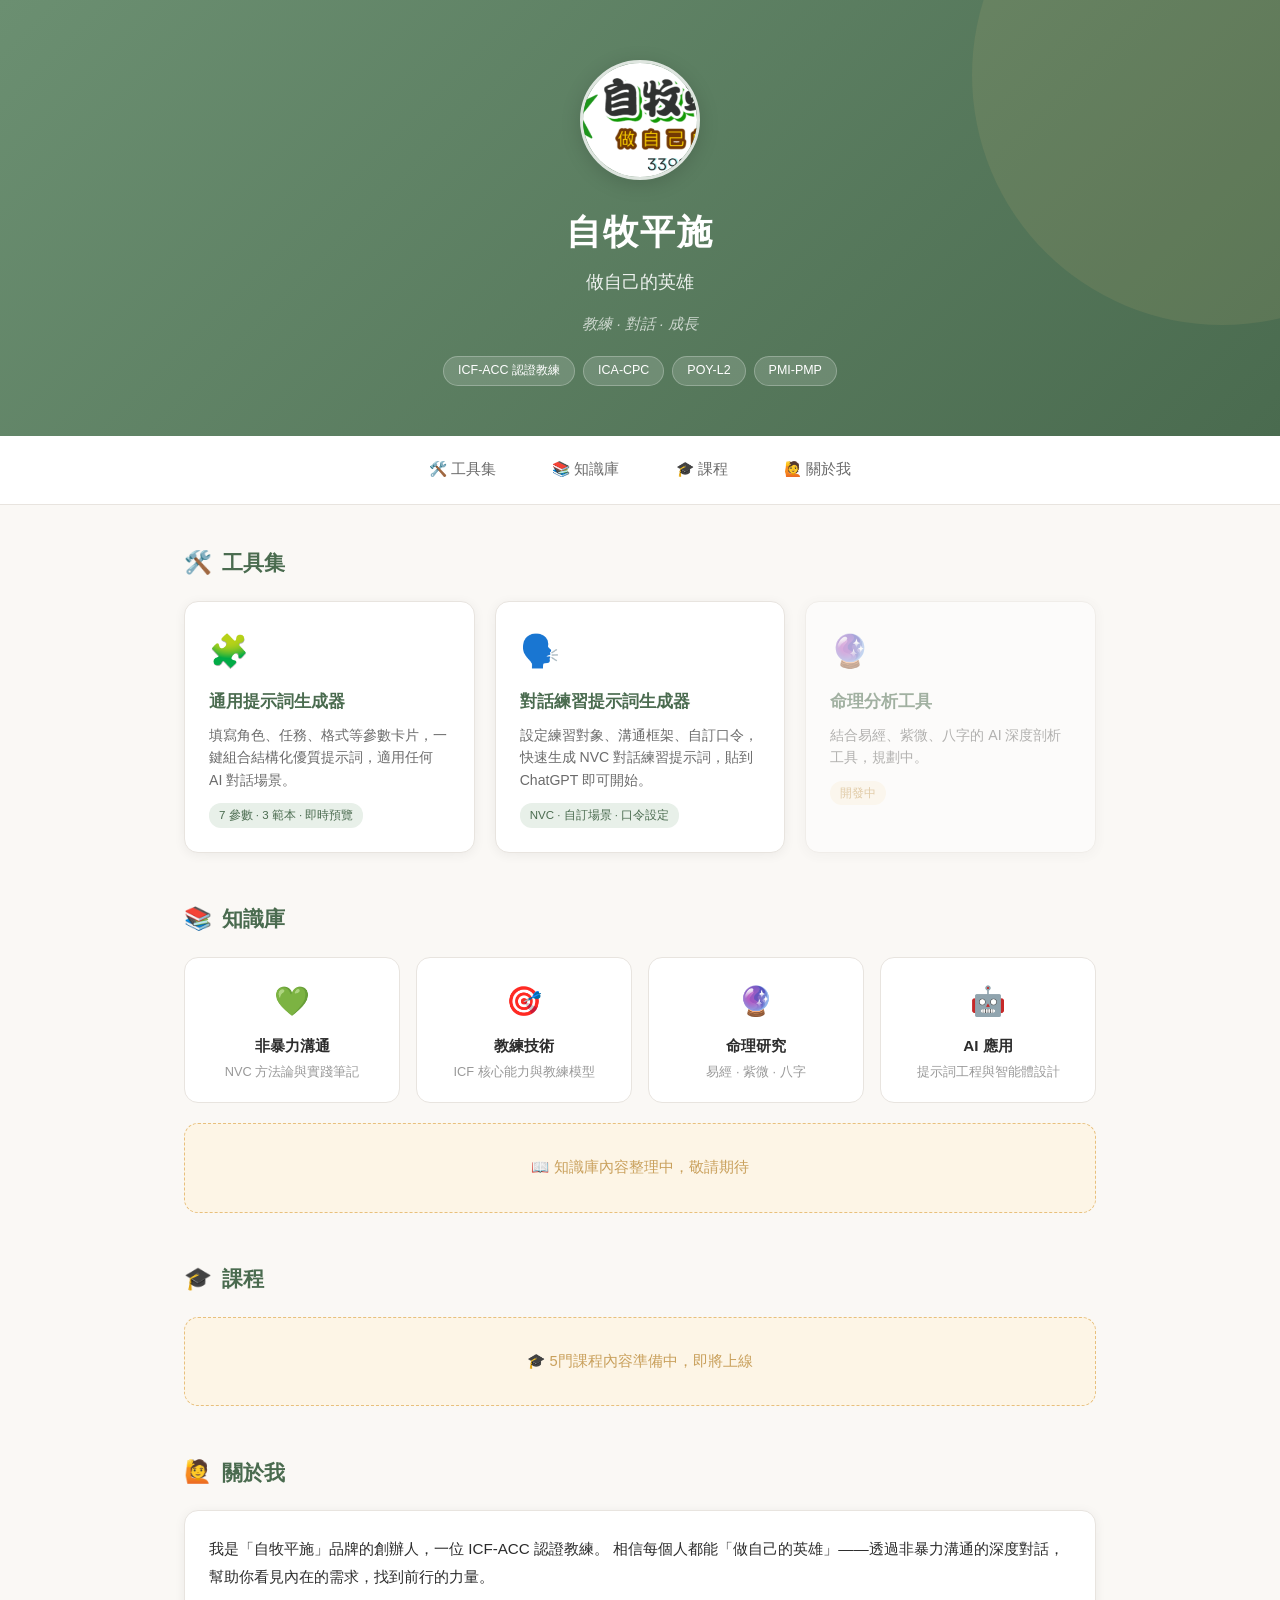
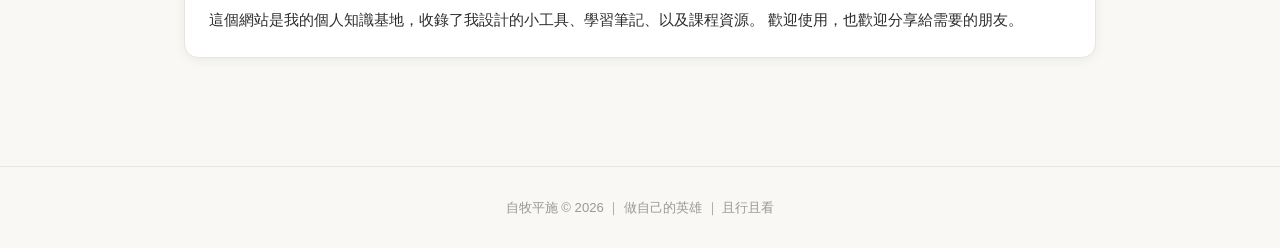
==== index.html @ b617363f "網站初始化" ====
<!DOCTYPE html>
<html lang="zh-Hant">
<head>
<meta charset="UTF-8">
<meta name="viewport" content="width=device-width, initial-scale=1.0">
<title>自牧平施 - 做自己的英雄</title>
<style>
  *,*::before,*::after{box-sizing:border-box;margin:0;padding:0}
  :root{
    --bg:#faf8f5;--card:#ffffff;--border:#e8e4df;
    --green:#6b8f71;--green-light:#e8f0e9;--green-dark:#4a6b4f;
    --gold:#e8c07d;--gold-light:#fdf5e6;--gold-dark:#c9a05c;
    --text:#2c2c2c;--text-secondary:#6b6b6b;--text-muted:#999;
    --shadow:0 2px 12px rgba(0,0,0,0.06);
    --shadow-hover:0 4px 20px rgba(0,0,0,0.1);
    --radius:14px;
  }
  body{
    font-family:-apple-system,BlinkMacSystemFont,"PingFang TC","Microsoft JhengHei","Noto Sans TC",sans-serif;
    background:var(--bg);color:var(--text);line-height:1.6;min-height:100vh;
  }

  /* Hero */
  .hero{
    text-align:center;padding:60px 24px 50px;
    background:linear-gradient(135deg,var(--green) 0%,var(--green-dark) 100%);
    color:#fff;position:relative;overflow:hidden;
  }
  .hero::before{
    content:'';position:absolute;top:-40%;right:-15%;
    width:500px;height:500px;border-radius:50%;
    background:rgba(232,192,125,0.1);
  }
  .hero h1{font-size:2.2rem;font-weight:700;margin-bottom:8px;position:relative;z-index:1;letter-spacing:2px}
  .hero .subtitle{font-size:1.1rem;opacity:0.9;margin-bottom:16px;position:relative;z-index:1}
  .hero .tagline{
    font-size:0.95rem;opacity:0.7;
    font-style:italic;position:relative;z-index:1;
  }
  .hero .credentials{
    display:flex;flex-wrap:wrap;justify-content:center;gap:8px;
    margin-top:20px;position:relative;z-index:1;
  }
  .hero .cred-tag{
    padding:4px 14px;border-radius:20px;font-size:0.78rem;
    background:rgba(255,255,255,0.15);border:1px solid rgba(255,255,255,0.25);
  }

  /* Nav */
  nav{
    display:flex;justify-content:center;gap:24px;
    padding:16px 24px;background:var(--card);
    border-bottom:1px solid var(--border);
    position:sticky;top:0;z-index:50;
  }
  nav a{
    text-decoration:none;color:var(--text-secondary);
    font-size:0.92rem;font-weight:500;
    padding:6px 16px;border-radius:20px;transition:all .2s;
  }
  nav a:hover{background:var(--green-light);color:var(--green-dark)}

  /* Main */
  .main{max-width:960px;margin:0 auto;padding:40px 24px 60px}

  /* Section */
  .section{margin-bottom:48px}
  .section-title{
    font-size:1.3rem;font-weight:700;color:var(--green-dark);
    margin-bottom:20px;display:flex;align-items:center;gap:10px;
  }
  .section-title .icon{font-size:1.4rem}

  /* Tool cards */
  .tool-grid{display:grid;grid-template-columns:repeat(auto-fill,minmax(280px,1fr));gap:20px}
  .tool-card{
    background:var(--card);border:1px solid var(--border);border-radius:var(--radius);
    padding:24px;box-shadow:var(--shadow);transition:all .25s;
    text-decoration:none;color:inherit;display:block;
  }
  .tool-card:hover{box-shadow:var(--shadow-hover);transform:translateY(-2px);border-color:var(--green)}
  .tool-card .tool-icon{font-size:2rem;margin-bottom:12px}
  .tool-card h3{font-size:1.05rem;font-weight:600;color:var(--green-dark);margin-bottom:8px}
  .tool-card p{font-size:0.88rem;color:var(--text-secondary);line-height:1.6}
  .tool-card .tool-tag{
    display:inline-block;margin-top:12px;padding:3px 10px;border-radius:12px;
    font-size:0.72rem;background:var(--green-light);color:var(--green-dark);font-weight:500;
  }

  /* Knowledge cards */
  .knowledge-grid{display:grid;grid-template-columns:repeat(auto-fill,minmax(200px,1fr));gap:16px}
  .knowledge-card{
    background:var(--card);border:1px solid var(--border);border-radius:var(--radius);
    padding:20px;text-align:center;transition:all .2s;cursor:pointer;
  }
  .knowledge-card:hover{border-color:var(--gold);box-shadow:var(--shadow)}
  .knowledge-card .k-icon{font-size:1.8rem;margin-bottom:10px}
  .knowledge-card h4{font-size:0.95rem;font-weight:600;color:var(--text);margin-bottom:4px}
  .knowledge-card p{font-size:0.8rem;color:var(--text-muted)}

  /* Logo */
  .hero .logo{
    width:120px;height:120px;border-radius:50%;
    object-fit:cover;border:3px solid rgba(255,255,255,0.8);
    box-shadow:0 4px 20px rgba(0,0,0,0.15);
    margin-bottom:16px;
  }

  /* Coming soon */
  .coming-soon{
    text-align:center;padding:32px;background:var(--gold-light);
    border:1px dashed var(--gold);border-radius:var(--radius);
  }
  .coming-soon p{color:var(--gold-dark);font-size:0.92rem}

  /* Footer */
  footer{
    text-align:center;padding:30px 24px;
    border-top:1px solid var(--border);
    font-size:0.82rem;color:var(--text-muted);
  }

  /* Responsive */
  @media(max-width:600px){
    .hero h1{font-size:1.7rem}
    .hero .subtitle{font-size:0.95rem}
    nav{gap:12px;padding:12px 16px}
    nav a{font-size:0.84rem;padding:5px 12px}
    .main{padding:28px 16px 40px}
  }
</style>
</head>
<body>

<div class="hero">
  <img src="images/logo.png" alt="自牧平施" class="logo">
  <h1>自牧平施</h1>
  <div class="subtitle">做自己的英雄</div>
  <div class="tagline">教練 · 對話 · 成長</div>
  <div class="credentials">
    <span class="cred-tag">ICF-ACC 認證教練</span>
    <span class="cred-tag">ICA-CPC</span>
    <span class="cred-tag">POY-L2</span>
    <span class="cred-tag">PMI-PMP</span>
  </div>
</div>

<nav>
  <a href="#tools">🛠️ 工具集</a>
  <a href="#knowledge">📚 知識庫</a>
  <a href="#courses">🎓 課程</a>
  <a href="#about">🙋 關於我</a>
</nav>

<div class="main">

  <!-- 工具集 -->
  <div class="section" id="tools">
    <div class="section-title"><span class="icon">🛠️</span> 工具集</div>
    <div class="tool-grid">
      <a class="tool-card" href="tools/通用提示词生成器.html">
        <div class="tool-icon">🧩</div>
        <h3>通用提示詞生成器</h3>
        <p>填寫角色、任務、格式等參數卡片，一鍵組合結構化優質提示詞，適用任何 AI 對話場景。</p>
        <span class="tool-tag">7 參數 · 3 範本 · 即時預覽</span>
      </a>
      <a class="tool-card" href="tools/对话练习提示词生成器.html">
        <div class="tool-icon">🗣️</div>
        <h3>對話練習提示詞生成器</h3>
        <p>設定練習對象、溝通框架、自訂口令，快速生成 NVC 對話練習提示詞，貼到 ChatGPT 即可開始。</p>
        <span class="tool-tag">NVC · 自訂場景 · 口令設定</span>
      </a>
      <div class="tool-card" style="opacity:0.5;cursor:default">
        <div class="tool-icon">🔮</div>
        <h3>命理分析工具</h3>
        <p>結合易經、紫微、八字的 AI 深度剖析工具，規劃中。</p>
        <span class="tool-tag" style="background:var(--gold-light);color:var(--gold-dark)">開發中</span>
      </div>
    </div>
  </div>

  <!-- 知識庫 -->
  <div class="section" id="knowledge">
    <div class="section-title"><span class="icon">📚</span> 知識庫</div>
    <div class="knowledge-grid">
      <div class="knowledge-card">
        <div class="k-icon">💚</div>
        <h4>非暴力溝通</h4>
        <p>NVC 方法論與實踐筆記</p>
      </div>
      <div class="knowledge-card">
        <div class="k-icon">🎯</div>
        <h4>教練技術</h4>
        <p>ICF 核心能力與教練模型</p>
      </div>
      <div class="knowledge-card">
        <div class="k-icon">🔮</div>
        <h4>命理研究</h4>
        <p>易經 · 紫微 · 八字</p>
      </div>
      <div class="knowledge-card">
        <div class="k-icon">🤖</div>
        <h4>AI 應用</h4>
        <p>提示詞工程與智能體設計</p>
      </div>
    </div>
    <div class="coming-soon" style="margin-top:20px">
      <p>📖 知識庫內容整理中，敬請期待</p>
    </div>
  </div>

  <!-- 課程 -->
  <div class="section" id="courses">
    <div class="section-title"><span class="icon">🎓</span> 課程</div>
    <div class="coming-soon">
      <p>🎓 5門課程內容準備中，即將上線</p>
    </div>
  </div>

  <!-- 關於我 -->
  <div class="section" id="about">
    <div class="section-title"><span class="icon">🙋</span> 關於我</div>
    <div class="tool-card" style="cursor:default">
      <p style="font-size:0.95rem;line-height:1.8;color:var(--text)">
        我是「自牧平施」品牌的創辦人，一位 ICF-ACC 認證教練。
        相信每個人都能「做自己的英雄」——透過非暴力溝通的深度對話，
        幫助你看見內在的需求，找到前行的力量。
      </p>
      <p style="font-size:0.95rem;line-height:1.8;color:var(--text);margin-top:16px">
        這個網站是我的個人知識基地，收錄了我設計的小工具、學習筆記、以及課程資源。
        歡迎使用，也歡迎分享給需要的朋友。
      </p>
    </div>
  </div>

</div>

<footer>
  自牧平施 © 2026 ｜ 做自己的英雄 ｜ 且行且看
</footer>

</body>
</html>
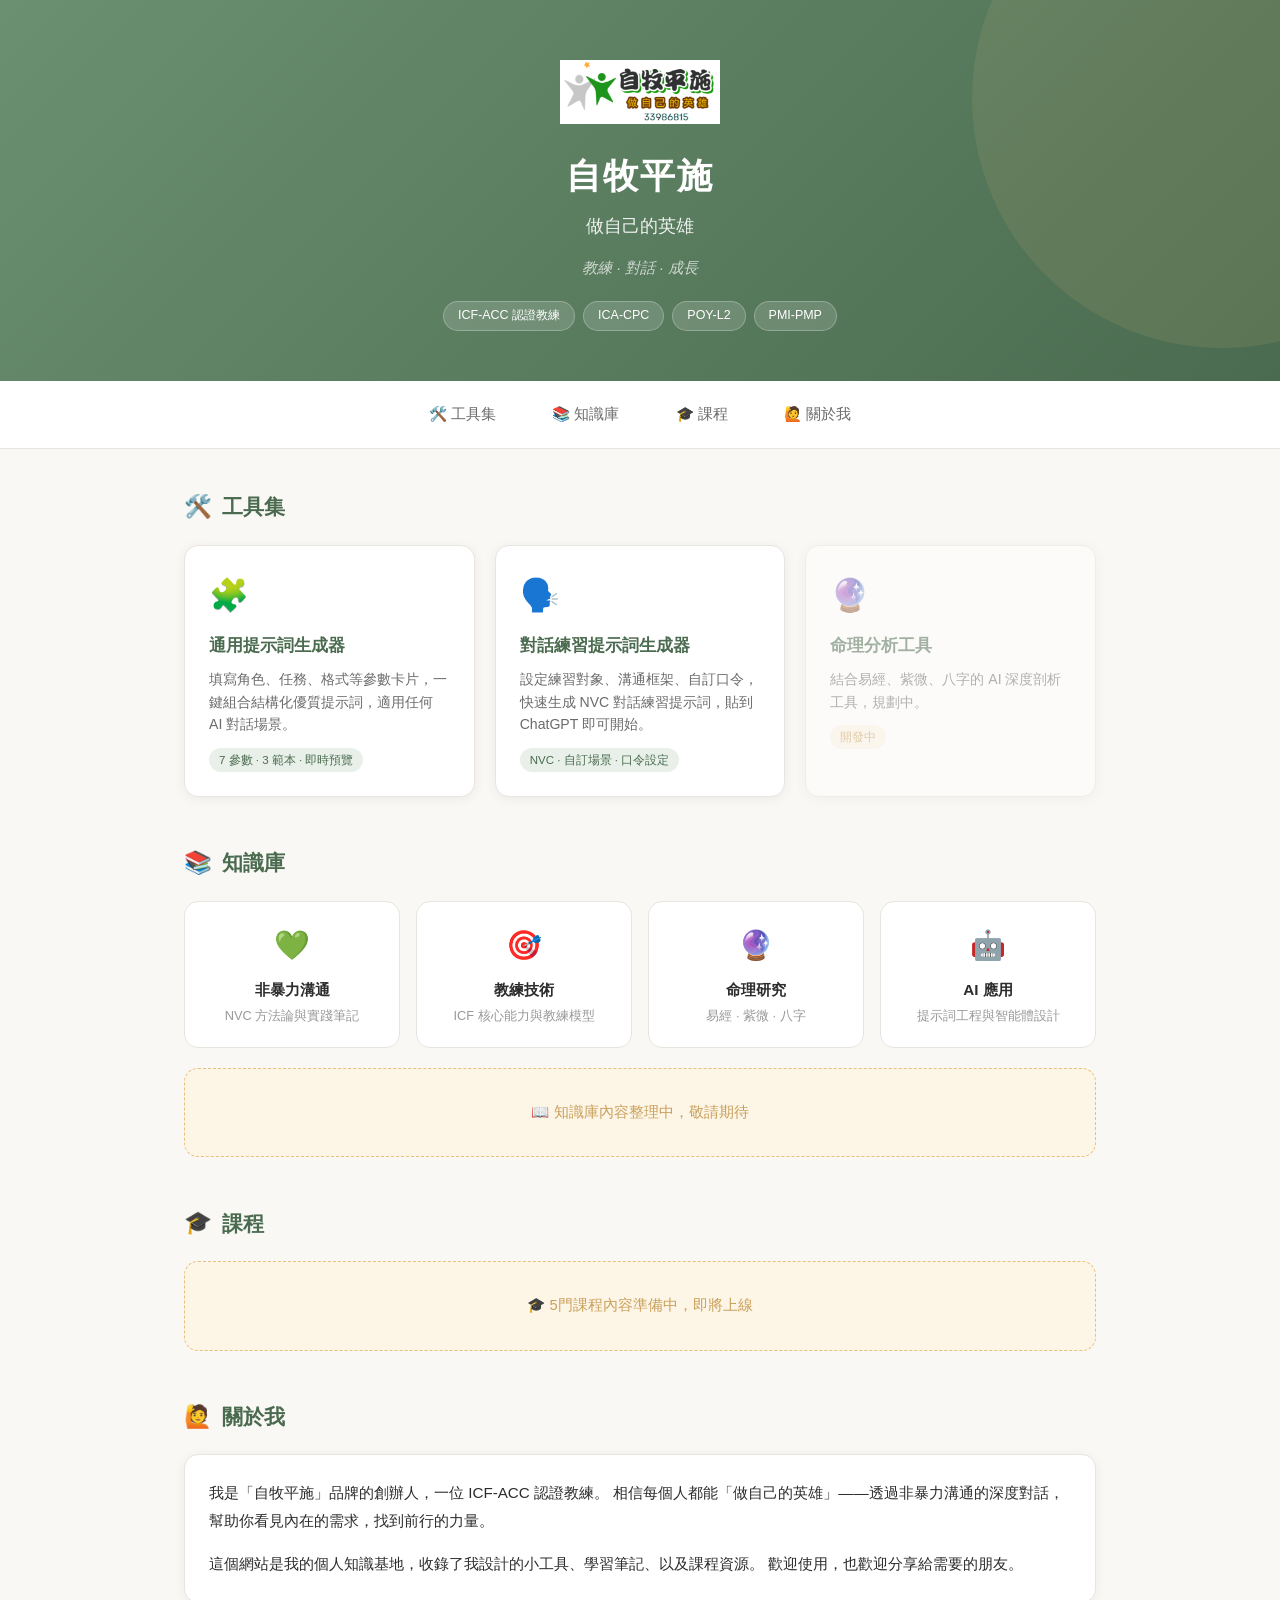
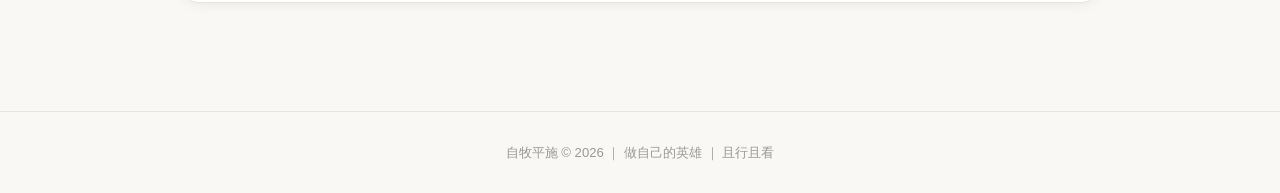
==== commit 5cdda2f1: "修改成 PWA" ====
--- a/index.html
+++ b/index.html
@@ -3,6 +3,9 @@
 <head>
 <meta charset="UTF-8">
 <meta name="viewport" content="width=device-width, initial-scale=1.0">
+<meta name="theme-color" content="#6b8f71">
+<link rel="manifest" href="manifest.json">
+<link rel="apple-touch-icon" href="images/logo.png">
 <title>自牧平施 - 做自己的英雄</title>
 <style>
   *,*::before,*::after{box-sizing:border-box;margin:0;padding:0}
@@ -100,9 +103,7 @@
 
   /* Logo */
   .hero .logo{
-    width:120px;height:120px;border-radius:50%;
-    object-fit:cover;border:3px solid rgba(255,255,255,0.8);
-    box-shadow:0 4px 20px rgba(0,0,0,0.15);
+    width:160px;height:auto;
     margin-bottom:16px;
   }
 
@@ -239,5 +240,10 @@
   自牧平施 © 2026 ｜ 做自己的英雄 ｜ 且行且看
 </footer>
 
+<script>
+if ('serviceWorker' in navigator) {
+  navigator.serviceWorker.register('sw.js').catch(() => {});
+}
+</script>
 </body>
 </html>
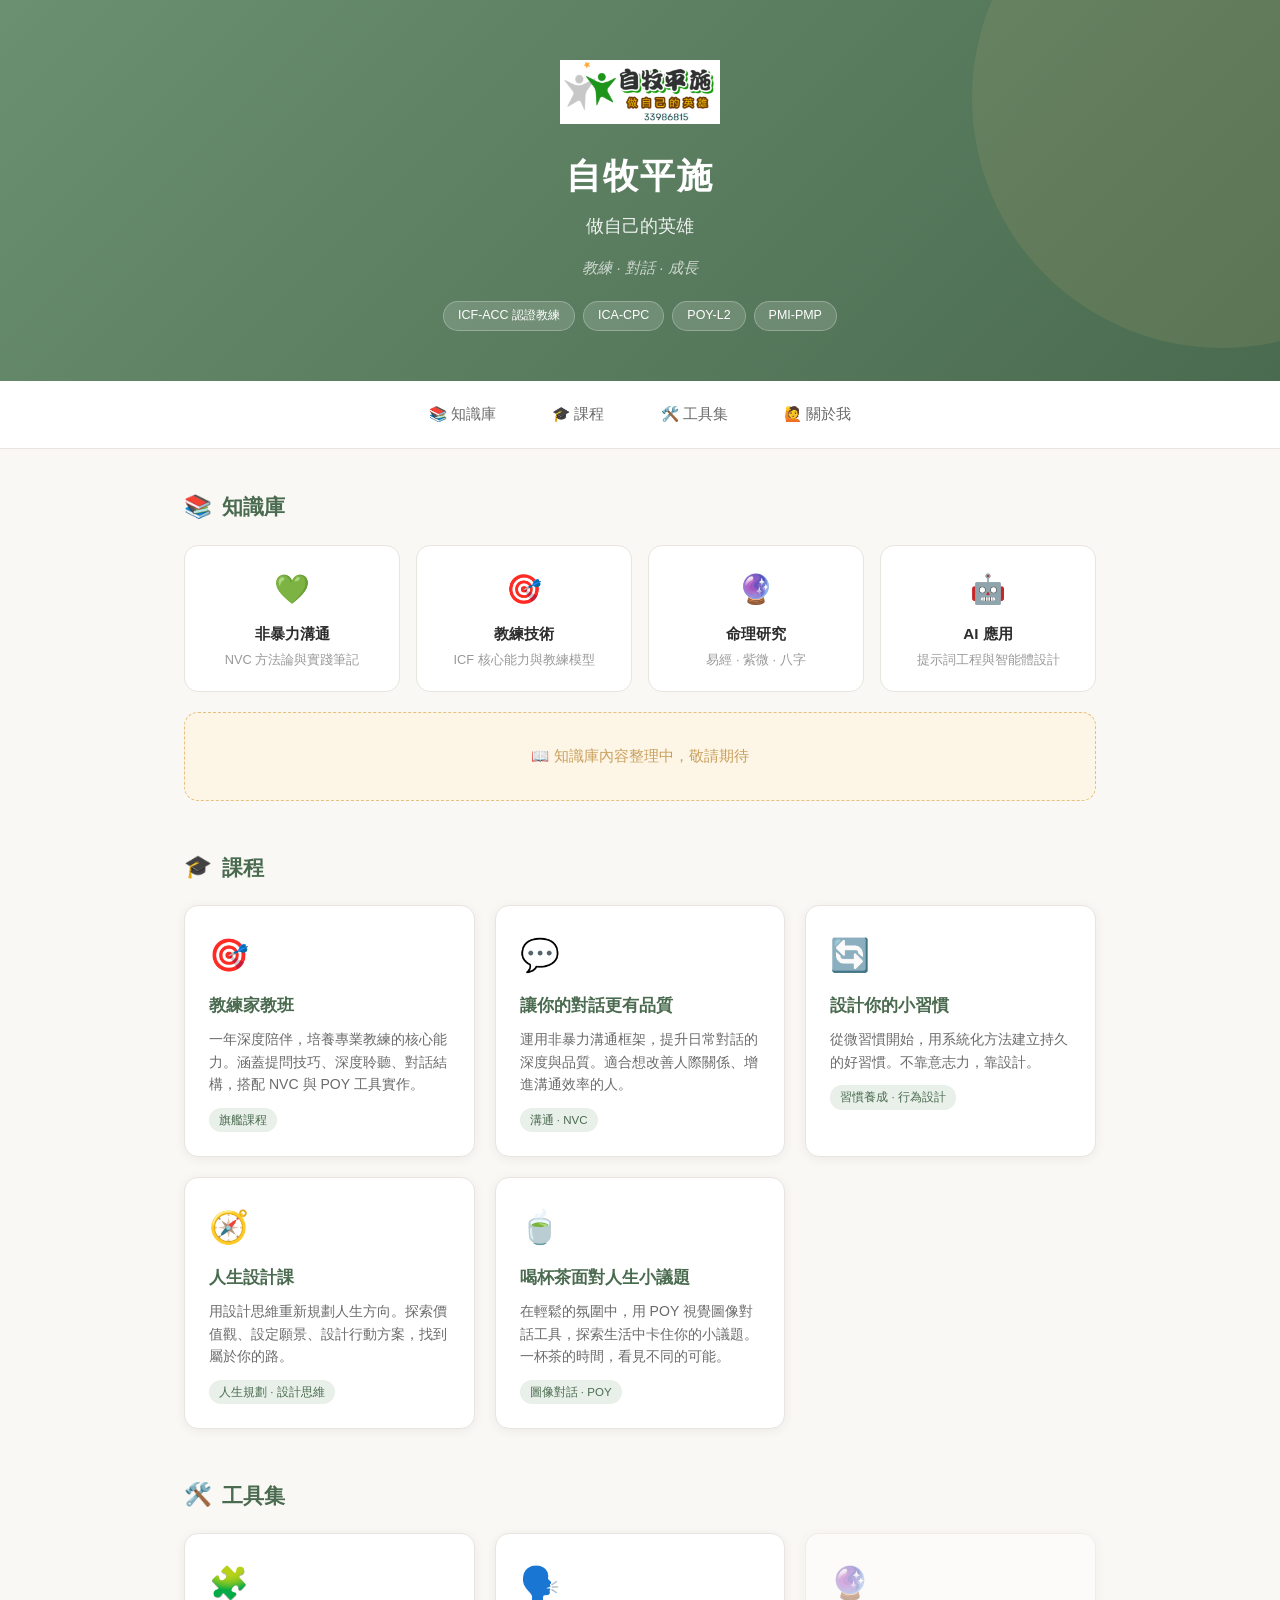
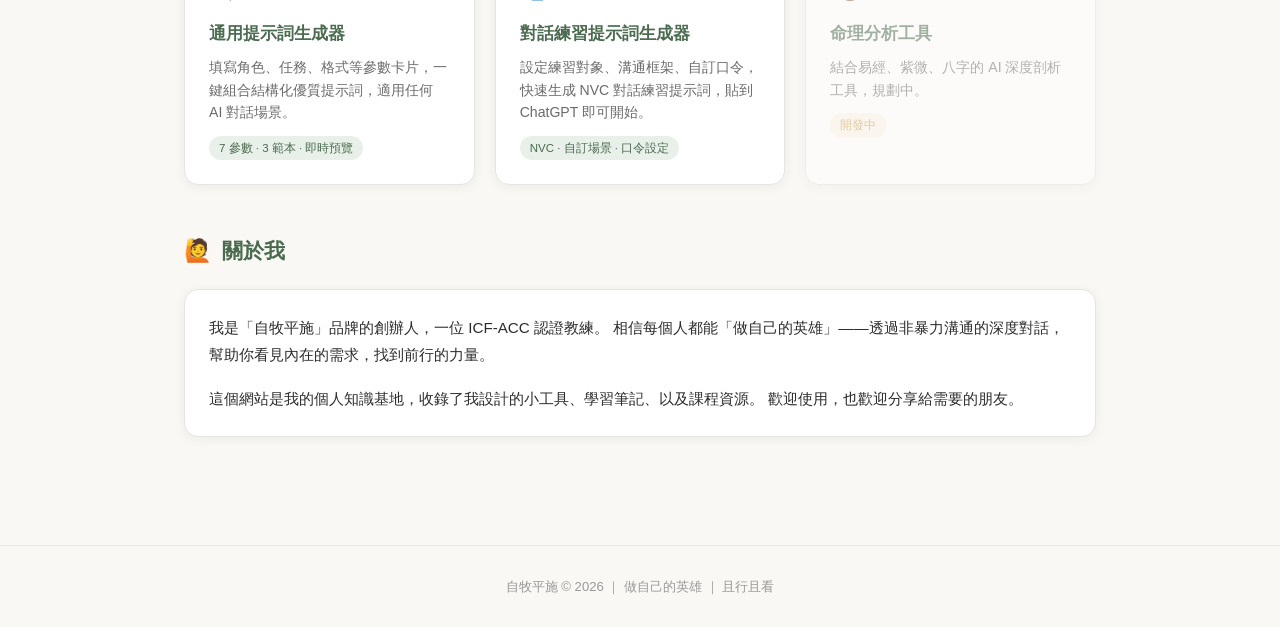
==== commit d88409cd: "重新安排版面 知識庫 > 課程 > 工具 > 關於我" ====
--- a/index.html
+++ b/index.html
@@ -147,13 +147,80 @@
 </div>
 
 <nav>
-  <a href="#tools">🛠️ 工具集</a>
   <a href="#knowledge">📚 知識庫</a>
   <a href="#courses">🎓 課程</a>
+  <a href="#tools">🛠️ 工具集</a>
   <a href="#about">🙋 關於我</a>
 </nav>
 
 <div class="main">
+
+  <!-- 知識庫 -->
+  <div class="section" id="knowledge">
+    <div class="section-title"><span class="icon">📚</span> 知識庫</div>
+    <div class="knowledge-grid">
+      <div class="knowledge-card">
+        <div class="k-icon">💚</div>
+        <h4>非暴力溝通</h4>
+        <p>NVC 方法論與實踐筆記</p>
+      </div>
+      <div class="knowledge-card">
+        <div class="k-icon">🎯</div>
+        <h4>教練技術</h4>
+        <p>ICF 核心能力與教練模型</p>
+      </div>
+      <div class="knowledge-card">
+        <div class="k-icon">🔮</div>
+        <h4>命理研究</h4>
+        <p>易經 · 紫微 · 八字</p>
+      </div>
+      <div class="knowledge-card">
+        <div class="k-icon">🤖</div>
+        <h4>AI 應用</h4>
+        <p>提示詞工程與智能體設計</p>
+      </div>
+    </div>
+    <div class="coming-soon" style="margin-top:20px">
+      <p>📖 知識庫內容整理中，敬請期待</p>
+    </div>
+  </div>
+
+  <!-- 課程 -->
+  <div class="section" id="courses">
+    <div class="section-title"><span class="icon">🎓</span> 課程</div>
+    <div class="tool-grid">
+      <div class="tool-card" style="cursor:default">
+        <div class="tool-icon">🎯</div>
+        <h3>教練家教班</h3>
+        <p>一年深度陪伴，培養專業教練的核心能力。涵蓋提問技巧、深度聆聽、對話結構，搭配 NVC 與 POY 工具實作。</p>
+        <span class="tool-tag" style="background:var(--green-light);color:var(--green-dark)">旗艦課程</span>
+      </div>
+      <div class="tool-card" style="cursor:default">
+        <div class="tool-icon">💬</div>
+        <h3>讓你的對話更有品質</h3>
+        <p>運用非暴力溝通框架，提升日常對話的深度與品質。適合想改善人際關係、增進溝通效率的人。</p>
+        <span class="tool-tag">溝通 · NVC</span>
+      </div>
+      <div class="tool-card" style="cursor:default">
+        <div class="tool-icon">🔄</div>
+        <h3>設計你的小習慣</h3>
+        <p>從微習慣開始，用系統化方法建立持久的好習慣。不靠意志力，靠設計。</p>
+        <span class="tool-tag">習慣養成 · 行為設計</span>
+      </div>
+      <div class="tool-card" style="cursor:default">
+        <div class="tool-icon">🧭</div>
+        <h3>人生設計課</h3>
+        <p>用設計思維重新規劃人生方向。探索價值觀、設定願景、設計行動方案，找到屬於你的路。</p>
+        <span class="tool-tag">人生規劃 · 設計思維</span>
+      </div>
+      <div class="tool-card" style="cursor:default">
+        <div class="tool-icon">🍵</div>
+        <h3>喝杯茶面對人生小議題</h3>
+        <p>在輕鬆的氛圍中，用 POY 視覺圖像對話工具，探索生活中卡住你的小議題。一杯茶的時間，看見不同的可能。</p>
+        <span class="tool-tag">圖像對話 · POY</span>
+      </div>
+    </div>
+  </div>
 
   <!-- 工具集 -->
   <div class="section" id="tools">
@@ -180,44 +247,6 @@
     </div>
   </div>
 
-  <!-- 知識庫 -->
-  <div class="section" id="knowledge">
-    <div class="section-title"><span class="icon">📚</span> 知識庫</div>
-    <div class="knowledge-grid">
-      <div class="knowledge-card">
-        <div class="k-icon">💚</div>
-        <h4>非暴力溝通</h4>
-        <p>NVC 方法論與實踐筆記</p>
-      </div>
-      <div class="knowledge-card">
-        <div class="k-icon">🎯</div>
-        <h4>教練技術</h4>
-        <p>ICF 核心能力與教練模型</p>
-      </div>
-      <div class="knowledge-card">
-        <div class="k-icon">🔮</div>
-        <h4>命理研究</h4>
-        <p>易經 · 紫微 · 八字</p>
-      </div>
-      <div class="knowledge-card">
-        <div class="k-icon">🤖</div>
-        <h4>AI 應用</h4>
-        <p>提示詞工程與智能體設計</p>
-      </div>
-    </div>
-    <div class="coming-soon" style="margin-top:20px">
-      <p>📖 知識庫內容整理中，敬請期待</p>
-    </div>
-  </div>
-
-  <!-- 課程 -->
-  <div class="section" id="courses">
-    <div class="section-title"><span class="icon">🎓</span> 課程</div>
-    <div class="coming-soon">
-      <p>🎓 5門課程內容準備中，即將上線</p>
-    </div>
-  </div>
-
   <!-- 關於我 -->
   <div class="section" id="about">
     <div class="section-title"><span class="icon">🙋</span> 關於我</div>
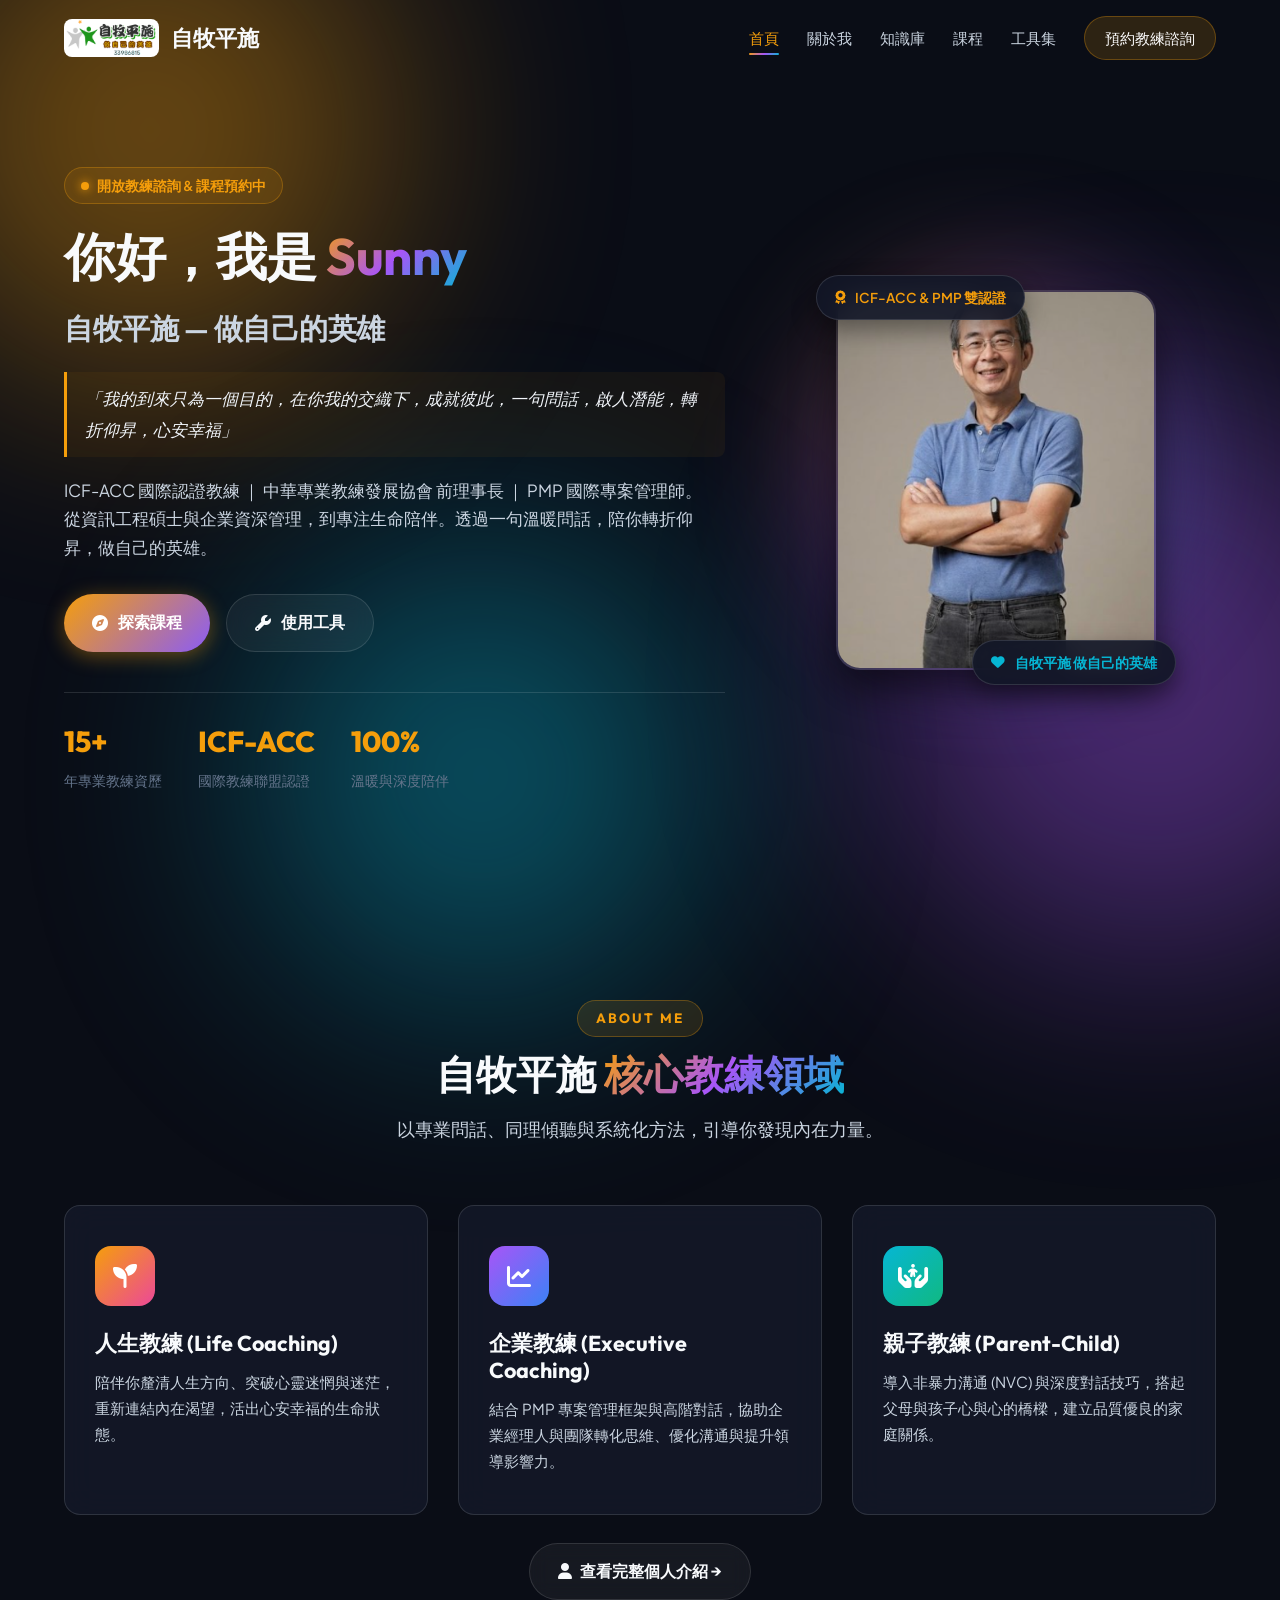
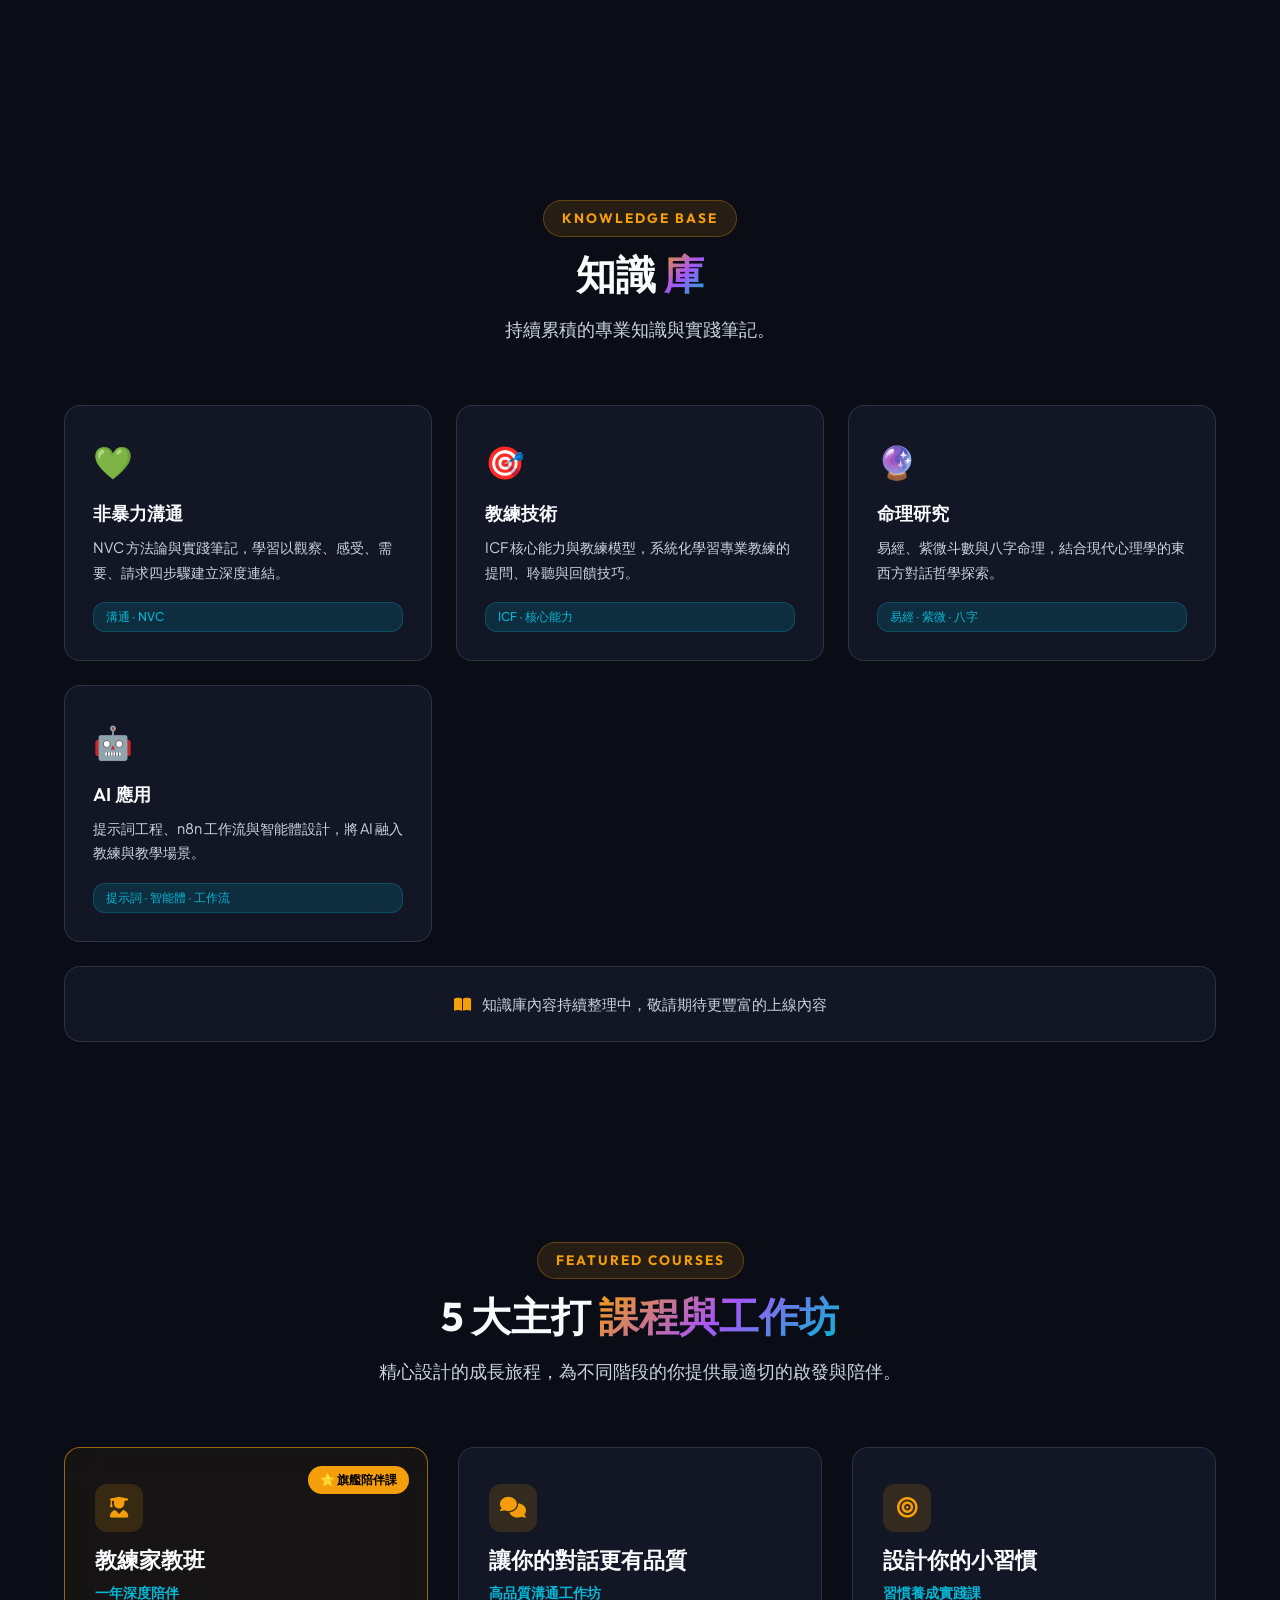
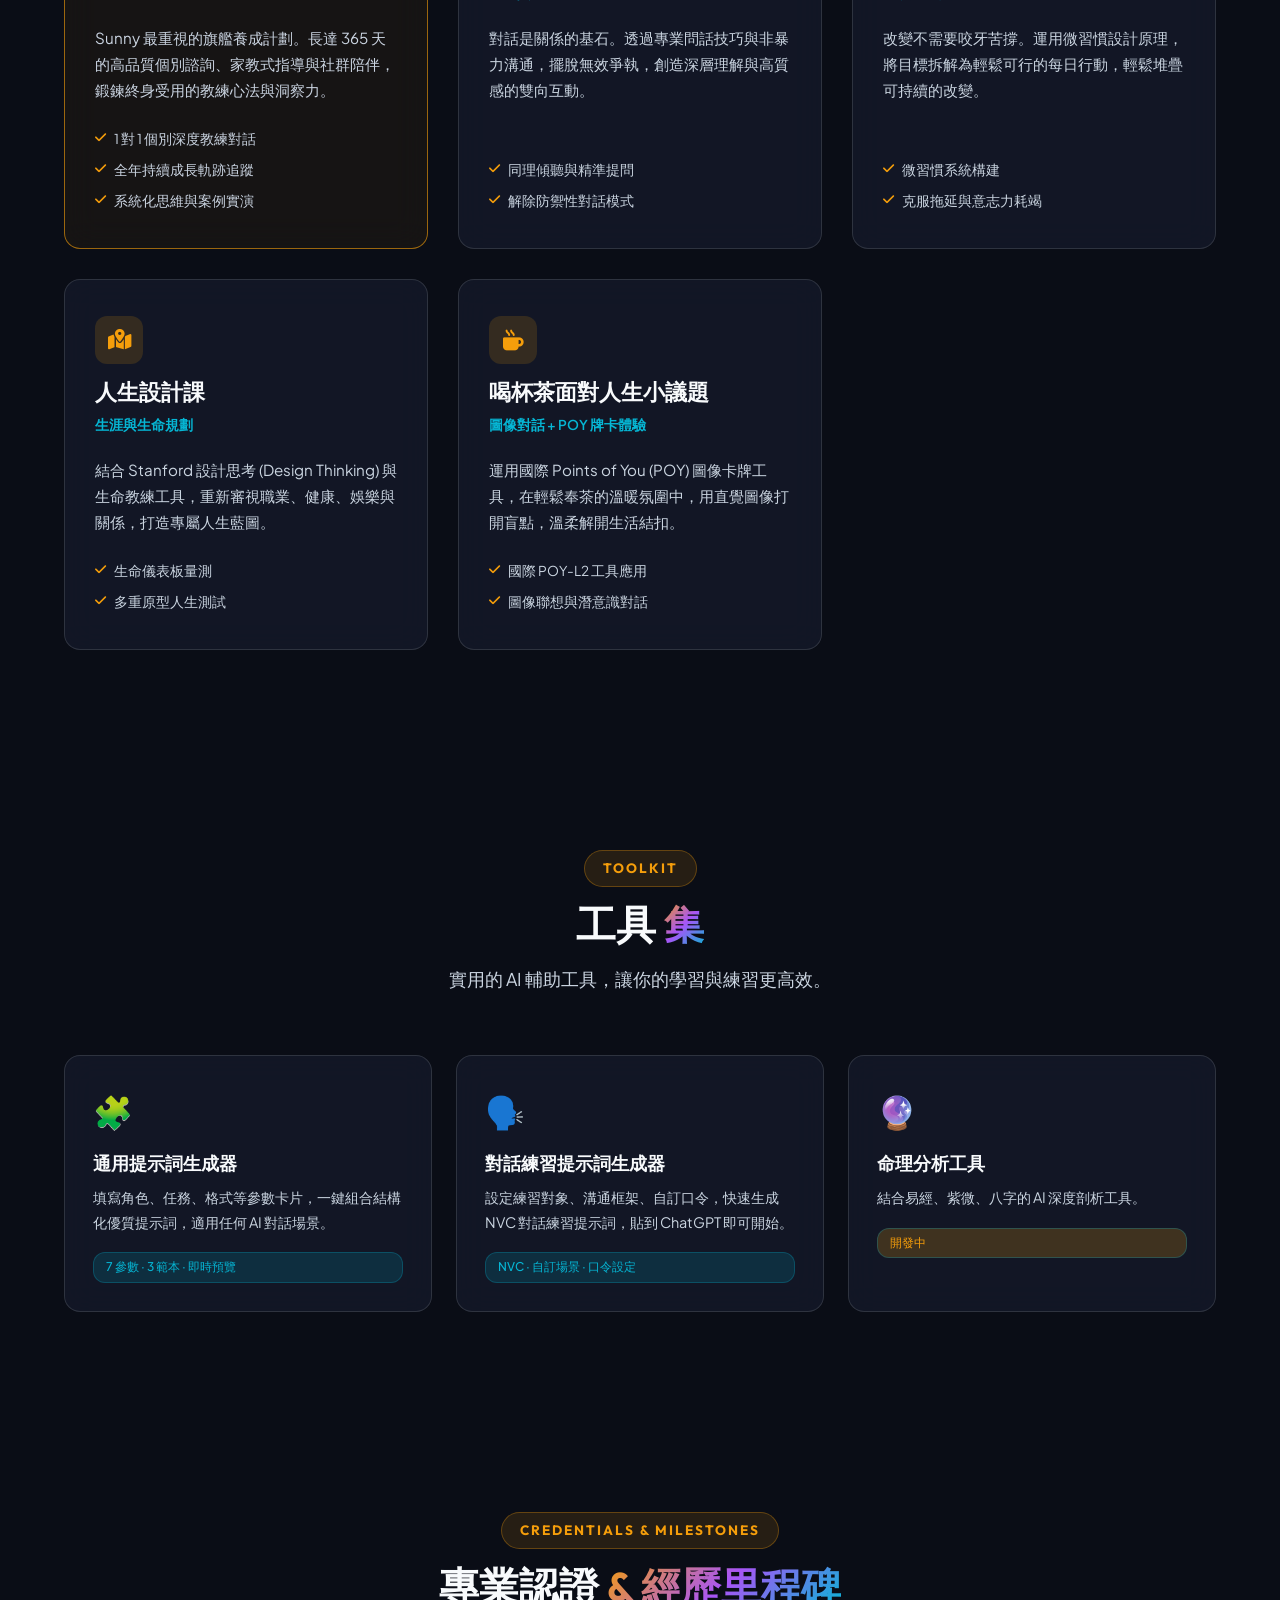
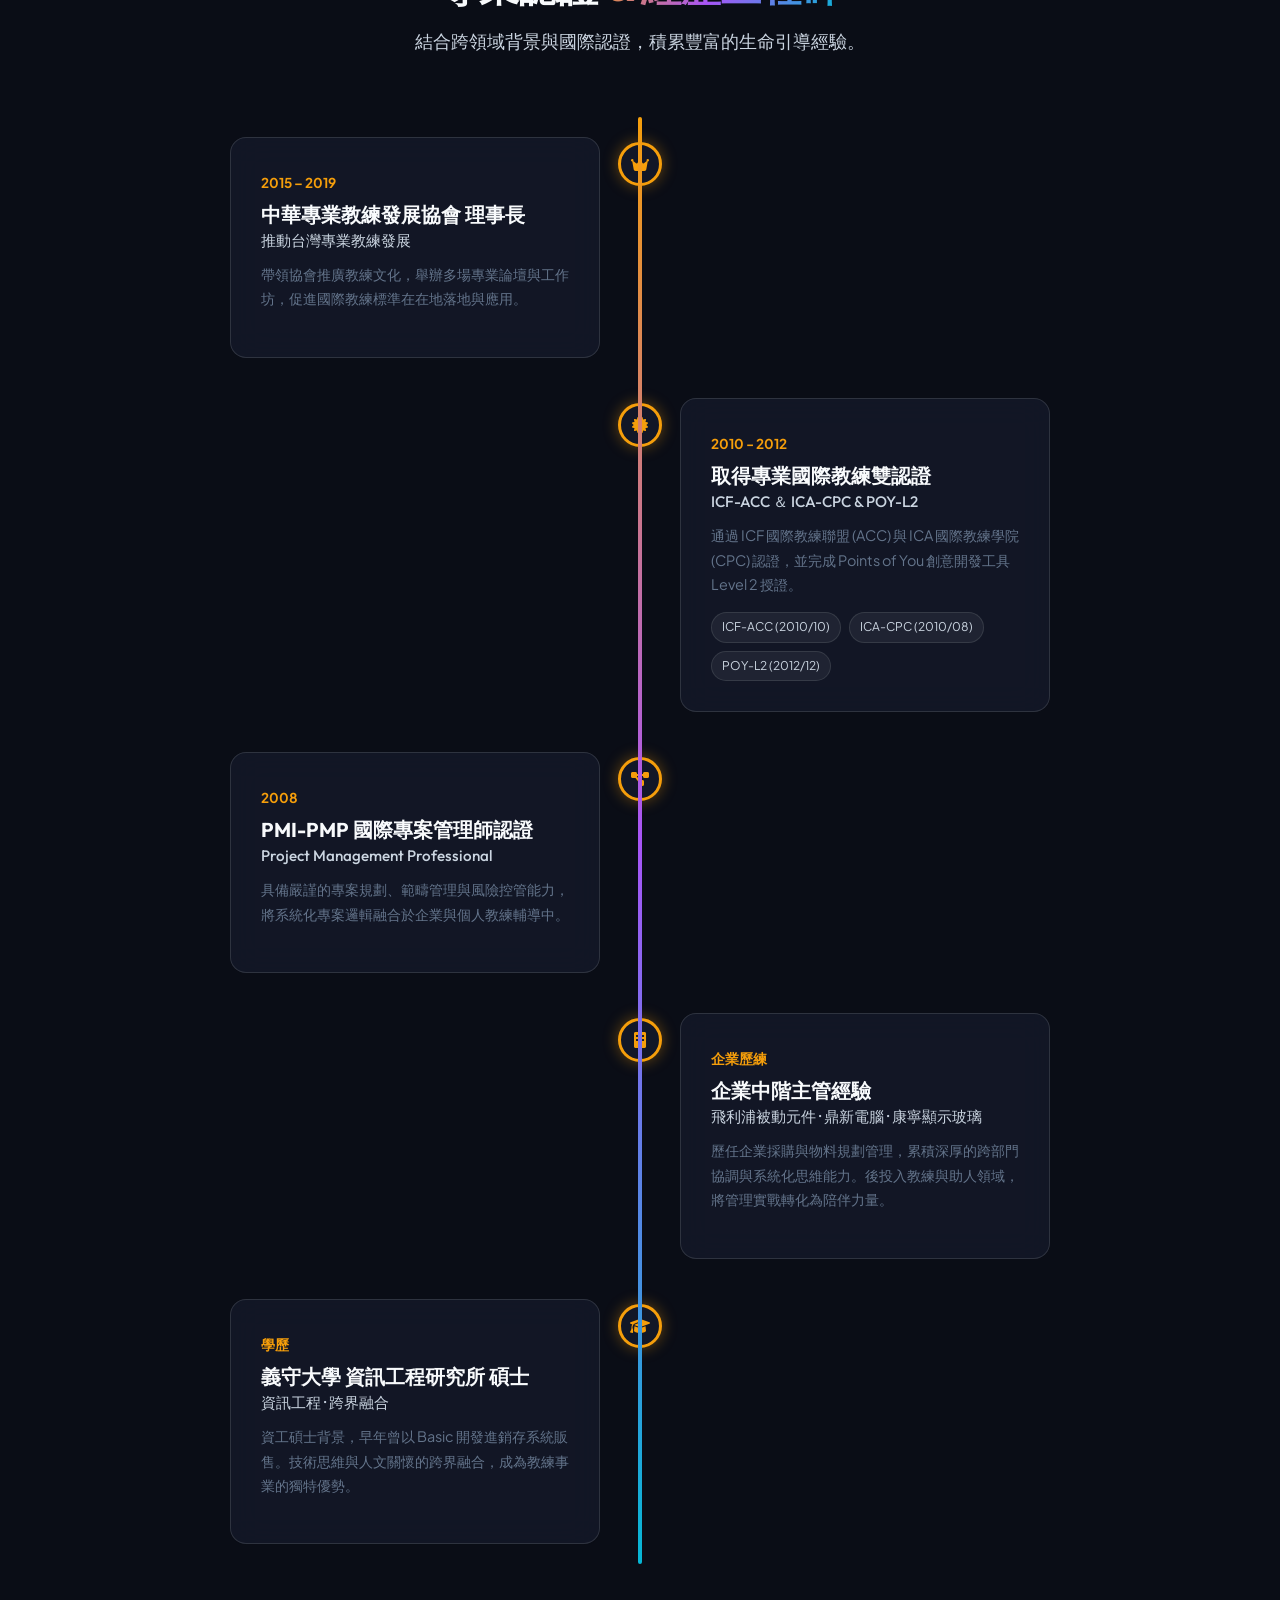
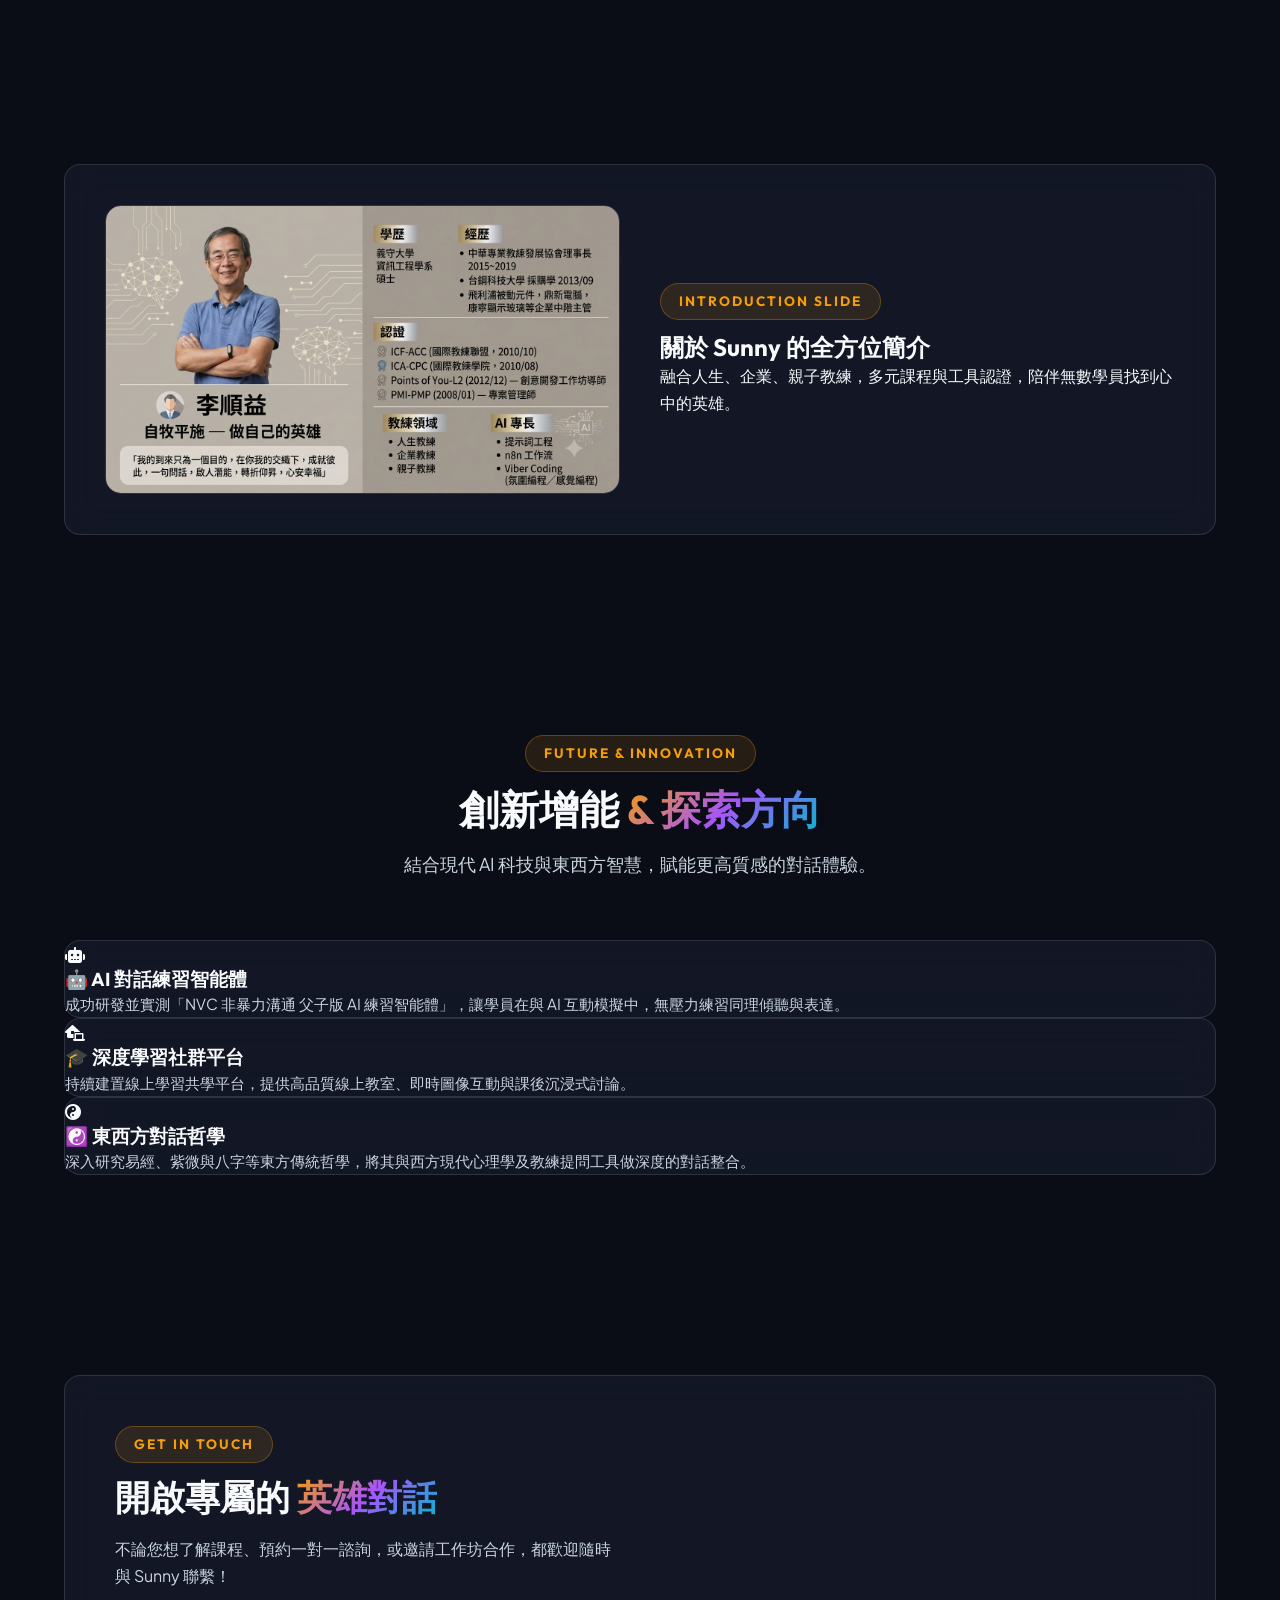
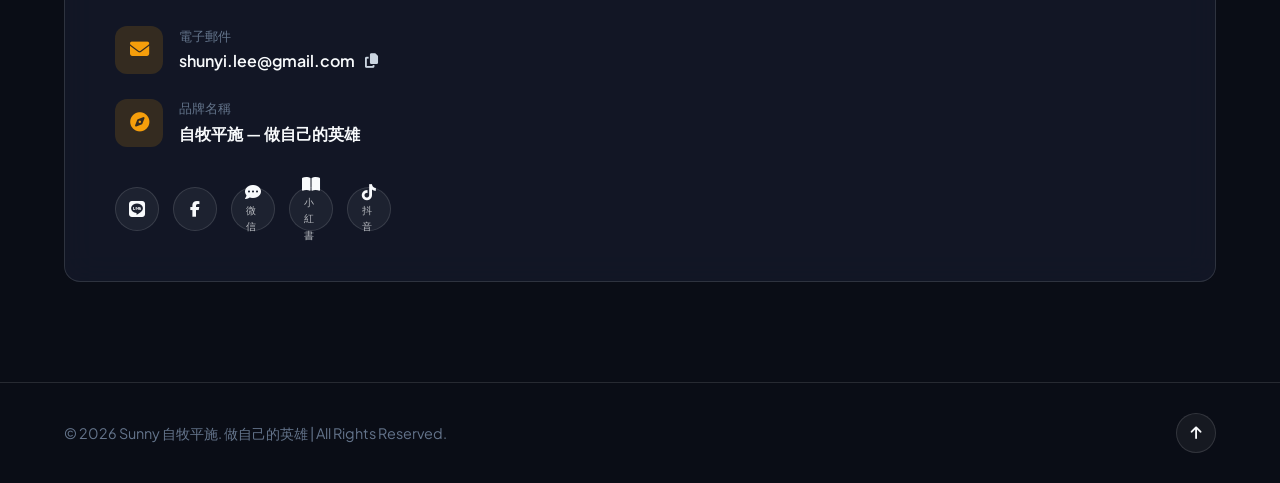
==== commit a1cd7bd4: "調整主風格" ====
--- a/index.html
+++ b/index.html
@@ -1,278 +1,485 @@
 <!DOCTYPE html>
-<html lang="zh-Hant">
+<html lang="zh-TW">
 <head>
-<meta charset="UTF-8">
-<meta name="viewport" content="width=device-width, initial-scale=1.0">
-<meta name="theme-color" content="#6b8f71">
-<link rel="manifest" href="manifest.json">
-<link rel="apple-touch-icon" href="images/logo.png">
-<title>自牧平施 - 做自己的英雄</title>
-<style>
-  *,*::before,*::after{box-sizing:border-box;margin:0;padding:0}
-  :root{
-    --bg:#faf8f5;--card:#ffffff;--border:#e8e4df;
-    --green:#6b8f71;--green-light:#e8f0e9;--green-dark:#4a6b4f;
-    --gold:#e8c07d;--gold-light:#fdf5e6;--gold-dark:#c9a05c;
-    --text:#2c2c2c;--text-secondary:#6b6b6b;--text-muted:#999;
-    --shadow:0 2px 12px rgba(0,0,0,0.06);
-    --shadow-hover:0 4px 20px rgba(0,0,0,0.1);
-    --radius:14px;
-  }
-  body{
-    font-family:-apple-system,BlinkMacSystemFont,"PingFang TC","Microsoft JhengHei","Noto Sans TC",sans-serif;
-    background:var(--bg);color:var(--text);line-height:1.6;min-height:100vh;
-  }
-
-  /* Hero */
-  .hero{
-    text-align:center;padding:60px 24px 50px;
-    background:linear-gradient(135deg,var(--green) 0%,var(--green-dark) 100%);
-    color:#fff;position:relative;overflow:hidden;
-  }
-  .hero::before{
-    content:'';position:absolute;top:-40%;right:-15%;
-    width:500px;height:500px;border-radius:50%;
-    background:rgba(232,192,125,0.1);
-  }
-  .hero h1{font-size:2.2rem;font-weight:700;margin-bottom:8px;position:relative;z-index:1;letter-spacing:2px}
-  .hero .subtitle{font-size:1.1rem;opacity:0.9;margin-bottom:16px;position:relative;z-index:1}
-  .hero .tagline{
-    font-size:0.95rem;opacity:0.7;
-    font-style:italic;position:relative;z-index:1;
-  }
-  .hero .credentials{
-    display:flex;flex-wrap:wrap;justify-content:center;gap:8px;
-    margin-top:20px;position:relative;z-index:1;
-  }
-  .hero .cred-tag{
-    padding:4px 14px;border-radius:20px;font-size:0.78rem;
-    background:rgba(255,255,255,0.15);border:1px solid rgba(255,255,255,0.25);
-  }
-
-  /* Nav */
-  nav{
-    display:flex;justify-content:center;gap:24px;
-    padding:16px 24px;background:var(--card);
-    border-bottom:1px solid var(--border);
-    position:sticky;top:0;z-index:50;
-  }
-  nav a{
-    text-decoration:none;color:var(--text-secondary);
-    font-size:0.92rem;font-weight:500;
-    padding:6px 16px;border-radius:20px;transition:all .2s;
-  }
-  nav a:hover{background:var(--green-light);color:var(--green-dark)}
-
-  /* Main */
-  .main{max-width:960px;margin:0 auto;padding:40px 24px 60px}
-
-  /* Section */
-  .section{margin-bottom:48px}
-  .section-title{
-    font-size:1.3rem;font-weight:700;color:var(--green-dark);
-    margin-bottom:20px;display:flex;align-items:center;gap:10px;
-  }
-  .section-title .icon{font-size:1.4rem}
-
-  /* Tool cards */
-  .tool-grid{display:grid;grid-template-columns:repeat(auto-fill,minmax(280px,1fr));gap:20px}
-  .tool-card{
-    background:var(--card);border:1px solid var(--border);border-radius:var(--radius);
-    padding:24px;box-shadow:var(--shadow);transition:all .25s;
-    text-decoration:none;color:inherit;display:block;
-  }
-  .tool-card:hover{box-shadow:var(--shadow-hover);transform:translateY(-2px);border-color:var(--green)}
-  .tool-card .tool-icon{font-size:2rem;margin-bottom:12px}
-  .tool-card h3{font-size:1.05rem;font-weight:600;color:var(--green-dark);margin-bottom:8px}
-  .tool-card p{font-size:0.88rem;color:var(--text-secondary);line-height:1.6}
-  .tool-card .tool-tag{
-    display:inline-block;margin-top:12px;padding:3px 10px;border-radius:12px;
-    font-size:0.72rem;background:var(--green-light);color:var(--green-dark);font-weight:500;
-  }
-
-  /* Knowledge cards */
-  .knowledge-grid{display:grid;grid-template-columns:repeat(auto-fill,minmax(200px,1fr));gap:16px}
-  .knowledge-card{
-    background:var(--card);border:1px solid var(--border);border-radius:var(--radius);
-    padding:20px;text-align:center;transition:all .2s;cursor:pointer;
-  }
-  .knowledge-card:hover{border-color:var(--gold);box-shadow:var(--shadow)}
-  .knowledge-card .k-icon{font-size:1.8rem;margin-bottom:10px}
-  .knowledge-card h4{font-size:0.95rem;font-weight:600;color:var(--text);margin-bottom:4px}
-  .knowledge-card p{font-size:0.8rem;color:var(--text-muted)}
-
-  /* Logo */
-  .hero .logo{
-    width:160px;height:auto;
-    margin-bottom:16px;
-  }
-
-  /* Coming soon */
-  .coming-soon{
-    text-align:center;padding:32px;background:var(--gold-light);
-    border:1px dashed var(--gold);border-radius:var(--radius);
-  }
-  .coming-soon p{color:var(--gold-dark);font-size:0.92rem}
-
-  /* Footer */
-  footer{
-    text-align:center;padding:30px 24px;
-    border-top:1px solid var(--border);
-    font-size:0.82rem;color:var(--text-muted);
-  }
-
-  /* Responsive */
-  @media(max-width:600px){
-    .hero h1{font-size:1.7rem}
-    .hero .subtitle{font-size:0.95rem}
-    nav{gap:12px;padding:12px 16px}
-    nav a{font-size:0.84rem;padding:5px 12px}
-    .main{padding:28px 16px 40px}
-  }
-</style>
+  <meta charset="UTF-8">
+  <meta name="viewport" content="width=device-width, initial-scale=1.0">
+  <meta name="description" content="Sunny 自牧平施 - 做自己的英雄 | ICF 國際認證教練、人生教練、企業教練、親子教練、PMP 專案管理師">
+  <meta name="keywords" content="Sunny, 自牧平施, 教練家教班, 人生教練, 企業教練, 親子教練, ICF-ACC, PMP, 人生設計課, POY牌卡">
+  <meta name="author" content="Sunny 自牧平施">
+  <meta name="theme-color" content="#0a0d16">
+  <title>Sunny 自牧平施 | 做自己的英雄 - 國際認證專業教練</title>
+  <link rel="manifest" href="manifest.json">
+  <link rel="apple-touch-icon" href="assets/logo.png">
+  <link rel="preconnect" href="https://fonts.googleapis.com">
+  <link rel="preconnect" href="https://fonts.gstatic.com" crossorigin>
+  <link href="https://fonts.googleapis.com/css2?family=Outfit:wght@300;400;500;600;700;800&family=Plus+Jakarta+Sans:wght@400;500;600;700&display=swap" rel="stylesheet">
+  <link rel="stylesheet" href="https://cdnjs.cloudflare.com/ajax/libs/font-awesome/6.4.0/css/all.min.css">
+  <link rel="stylesheet" href="style.css">
 </head>
 <body>
-
-<div class="hero">
-  <img src="images/logo.png" alt="自牧平施" class="logo">
-  <h1>自牧平施</h1>
-  <div class="subtitle">做自己的英雄</div>
-  <div class="tagline">教練 · 對話 · 成長</div>
-  <div class="credentials">
-    <span class="cred-tag">ICF-ACC 認證教練</span>
-    <span class="cred-tag">ICA-CPC</span>
-    <span class="cred-tag">POY-L2</span>
-    <span class="cred-tag">PMI-PMP</span>
-  </div>
-</div>
-
-<nav>
-  <a href="#knowledge">📚 知識庫</a>
-  <a href="#courses">🎓 課程</a>
-  <a href="#tools">🛠️ 工具集</a>
-  <a href="#about">🙋 關於我</a>
-</nav>
-
-<div class="main">
-
-  <!-- 知識庫 -->
-  <div class="section" id="knowledge">
-    <div class="section-title"><span class="icon">📚</span> 知識庫</div>
-    <div class="knowledge-grid">
-      <div class="knowledge-card">
-        <div class="k-icon">💚</div>
-        <h4>非暴力溝通</h4>
-        <p>NVC 方法論與實踐筆記</p>
-      </div>
-      <div class="knowledge-card">
-        <div class="k-icon">🎯</div>
-        <h4>教練技術</h4>
-        <p>ICF 核心能力與教練模型</p>
-      </div>
-      <div class="knowledge-card">
-        <div class="k-icon">🔮</div>
-        <h4>命理研究</h4>
-        <p>易經 · 紫微 · 八字</p>
-      </div>
-      <div class="knowledge-card">
-        <div class="k-icon">🤖</div>
-        <h4>AI 應用</h4>
-        <p>提示詞工程與智能體設計</p>
-      </div>
+  <!-- Ambient Background Orbs -->
+  <div class="ambient-light light-1"></div>
+  <div class="ambient-light light-2"></div>
+  <div class="ambient-light light-3"></div>
+
+  <!-- Navigation Bar -->
+  <header class="navbar" id="navbar">
+    <div class="nav-container">
+      <a href="#hero" class="nav-logo">
+        <img src="assets/logo.png" alt="自牧平施 Logo" class="brand-logo-img">
+        <span class="logo-text">自牧平施</span>
+      </a>
+      <nav class="nav-menu" id="nav-menu">
+        <a href="#hero" class="nav-link active">首頁</a>
+        <a href="#about" class="nav-link">關於我</a>
+        <a href="#knowledge" class="nav-link">知識庫</a>
+        <a href="#courses" class="nav-link">課程</a>
+        <a href="#tools" class="nav-link">工具集</a>
+        <a href="#contact" class="nav-link btn-contact-nav">預約教練諮詢</a>
+      </nav>
+      <button class="nav-toggle" id="nav-toggle" aria-label="切換選單">
+        <i class="fas fa-bars"></i>
+      </button>
     </div>
-    <div class="coming-soon" style="margin-top:20px">
-      <p>📖 知識庫內容整理中，敬請期待</p>
+  </header>
+
+  <main>
+    <!-- Hero Section -->
+    <section class="hero" id="hero">
+      <div class="container hero-container">
+        <div class="hero-content">
+          <div class="status-badge">
+            <span class="pulse-dot"></span>
+            <span>開放教練諮詢 & 課程預約中</span>
+          </div>
+          <h1 class="hero-title">
+            你好，我是 <span class="gradient-text">Sunny</span><br>
+            <span class="sub-hero-title">自牧平施 — 做自己的英雄</span>
+          </h1>
+          <blockquote class="hero-quote">
+            「我的到來只為一個目的，在你我的交織下，成就彼此，一句問話，啟人潛能，轉折仰昇，心安幸福」
+          </blockquote>
+          <p class="hero-subtitle">
+            ICF-ACC 國際認證教練 ｜ 中華專業教練發展協會 前理事長 ｜ PMP 國際專案管理師。<br>
+            從資訊工程碩士與企業資深管理，到專注生命陪伴。透過一句溫暖問話，陪你轉折仰昇，做自己的英雄。
+          </p>
+          <div class="hero-actions">
+            <a href="#courses" class="btn btn-primary">
+              <i class="fas fa-compass"></i> 探索課程
+            </a>
+            <a href="#tools" class="btn btn-secondary">
+              <i class="fas fa-wrench"></i> 使用工具
+            </a>
+          </div>
+          <div class="hero-stats">
+            <div class="stat-card">
+              <span class="stat-number">15+</span>
+              <span class="stat-label">年專業教練資歷</span>
+            </div>
+            <div class="stat-card">
+              <span class="stat-number">ICF-ACC</span>
+              <span class="stat-label">國際教練聯盟認證</span>
+            </div>
+            <div class="stat-card">
+              <span class="stat-number">100%</span>
+              <span class="stat-label">溫暖與深度陪伴</span>
+            </div>
+          </div>
+        </div>
+        <div class="hero-avatar-wrapper">
+          <div class="avatar-glow"></div>
+          <div class="avatar-card">
+            <img src="assets/sunny_ip.png" alt="Sunny 專業肖像 Photo" class="avatar-img">
+            <div class="floating-badge badge-1">
+              <i class="fas fa-award"></i>
+              <span>ICF-ACC & PMP 雙認證</span>
+            </div>
+            <div class="floating-badge badge-2">
+              <i class="fas fa-heart"></i>
+              <span>自牧平施 做自己的英雄</span>
+            </div>
+          </div>
+        </div>
+      </div>
+    </section>
+
+    <!-- About / Brand Philosophy -->
+    <section class="about section-padding" id="about">
+      <div class="container">
+        <div class="section-header text-center">
+          <span class="section-tag">ABOUT ME</span>
+          <h2 class="section-title">自牧平施 <span class="gradient-text">核心教練領域</span></h2>
+          <p class="section-description">以專業問話、同理傾聽與系統化方法，引導你發現內在力量。</p>
+        </div>
+        <div class="about-grid">
+          <div class="about-card glass-card">
+            <div class="card-icon gradient-icon-1">
+              <i class="fas fa-seedling"></i>
+            </div>
+            <h3>人生教練 (Life Coaching)</h3>
+            <p>陪伴你釐清人生方向、突破心靈迷惘與迷茫，重新連結內在渴望，活出心安幸福的生命狀態。</p>
+          </div>
+          <div class="about-card glass-card">
+            <div class="card-icon gradient-icon-2">
+              <i class="fas fa-chart-line"></i>
+            </div>
+            <h3>企業教練 (Executive Coaching)</h3>
+            <p>結合 PMP 專案管理框架與高階對話，協助企業經理人與團隊轉化思維、優化溝通與提升領導影響力。</p>
+          </div>
+          <div class="about-card glass-card">
+            <div class="card-icon gradient-icon-3">
+              <i class="fas fa-hands-holding-child"></i>
+            </div>
+            <h3>親子教練 (Parent-Child)</h3>
+            <p>導入非暴力溝通 (NVC) 與深度對話技巧，搭起父母與孩子心與心的橋樑，建立品質優良的家庭關係。</p>
+          </div>
+        </div>
+        <div style="text-align:center;margin-top:28px">
+          <a href="about.html" class="btn btn-secondary" style="display:inline-flex;align-items:center;gap:8px">
+            <i class="fas fa-user"></i> 查看完整個人介紹 →
+          </a>
+        </div>
+      </div>
+    </section>
+
+    <!-- Knowledge Base -->
+    <section class="section-padding" id="knowledge">
+      <div class="container">
+        <div class="section-header text-center">
+          <span class="section-tag">KNOWLEDGE BASE</span>
+          <h2 class="section-title">知識 <span class="gradient-text">庫</span></h2>
+          <p class="section-description">持續累積的專業知識與實踐筆記。</p>
+        </div>
+        <div class="tools-grid">
+          <div class="tool-card glass-card">
+            <div class="tool-card-icon" style="font-size:2rem">💚</div>
+            <h3>非暴力溝通</h3>
+            <p>NVC 方法論與實踐筆記，學習以觀察、感受、需要、請求四步驟建立深度連結。</p>
+            <span class="tool-badge">溝通 · NVC</span>
+          </div>
+          <div class="tool-card glass-card">
+            <div class="tool-card-icon" style="font-size:2rem">🎯</div>
+            <h3>教練技術</h3>
+            <p>ICF 核心能力與教練模型，系統化學習專業教練的提問、聆聽與回饋技巧。</p>
+            <span class="tool-badge">ICF · 核心能力</span>
+          </div>
+          <div class="tool-card glass-card">
+            <div class="tool-card-icon" style="font-size:2rem">🔮</div>
+            <h3>命理研究</h3>
+            <p>易經、紫微斗數與八字命理，結合現代心理學的東西方對話哲學探索。</p>
+            <span class="tool-badge">易經 · 紫微 · 八字</span>
+          </div>
+          <div class="tool-card glass-card">
+            <div class="tool-card-icon" style="font-size:2rem">🤖</div>
+            <h3>AI 應用</h3>
+            <p>提示詞工程、n8n 工作流與智能體設計，將 AI 融入教練與教學場景。</p>
+            <span class="tool-badge">提示詞 · 智能體 · 工作流</span>
+          </div>
+        </div>
+        <div class="glass-card" style="margin-top:24px;padding:24px;text-align:center">
+          <p style="color:var(--text-secondary);font-size:0.95rem">
+            <i class="fas fa-book-open" style="color:var(--accent-gold);margin-right:8px"></i>
+            知識庫內容持續整理中，敬請期待更豐富的上線內容
+          </p>
+        </div>
+      </div>
+    </section>
+
+    <!-- Courses -->
+    <section class="courses section-padding" id="courses">
+      <div class="container">
+        <div class="section-header text-center">
+          <span class="section-tag">FEATURED COURSES</span>
+          <h2 class="section-title">5 大主打 <span class="gradient-text">課程與工作坊</span></h2>
+          <p class="section-description">精心設計的成長旅程，為不同階段的你提供最適切的啟發與陪伴。</p>
+        </div>
+        <div class="courses-grid">
+          <!-- Course 1 -->
+          <div class="course-card glass-card featured">
+            <div class="course-badge">⭐ 旗艦陪伴課</div>
+            <div class="course-header">
+              <div class="course-icon"><i class="fas fa-user-graduate"></i></div>
+              <h3>教練家教班</h3>
+              <span class="course-subtitle">一年深度陪伴</span>
+            </div>
+            <p class="course-desc">Sunny 最重視的旗艦養成計劃。長達 365 天的高品質個別諮詢、家教式指導與社群陪伴，鍛鍊終身受用的教練心法與洞察力。</p>
+            <ul class="course-features">
+              <li><i class="fas fa-check"></i> 1 對 1 個別深度教練對話</li>
+              <li><i class="fas fa-check"></i> 全年持續成長軌跡追蹤</li>
+              <li><i class="fas fa-check"></i> 系統化思維與案例實演</li>
+            </ul>
+          </div>
+          <!-- Course 2 -->
+          <div class="course-card glass-card">
+            <div class="course-header">
+              <div class="course-icon"><i class="fas fa-comments"></i></div>
+              <h3>讓你的對話更有品質</h3>
+              <span class="course-subtitle">高品質溝通工作坊</span>
+            </div>
+            <p class="course-desc">對話是關係的基石。透過專業問話技巧與非暴力溝通，擺脫無效爭執，創造深層理解與高質感的雙向互動。</p>
+            <ul class="course-features">
+              <li><i class="fas fa-check"></i> 同理傾聽與精準提問</li>
+              <li><i class="fas fa-check"></i> 解除防禦性對話模式</li>
+            </ul>
+          </div>
+          <!-- Course 3 -->
+          <div class="course-card glass-card">
+            <div class="course-header">
+              <div class="course-icon"><i class="fas fa-bullseye"></i></div>
+              <h3>設計你的小習慣</h3>
+              <span class="course-subtitle">習慣養成實踐課</span>
+            </div>
+            <p class="course-desc">改變不需要咬牙苦撐。運用微習慣設計原理，將目標拆解為輕鬆可行的每日行動，輕鬆堆疊可持續的改變。</p>
+            <ul class="course-features">
+              <li><i class="fas fa-check"></i> 微習慣系統構建</li>
+              <li><i class="fas fa-check"></i> 克服拖延與意志力耗竭</li>
+            </ul>
+          </div>
+          <!-- Course 4 -->
+          <div class="course-card glass-card">
+            <div class="course-header">
+              <div class="course-icon"><i class="fas fa-map-marked-alt"></i></div>
+              <h3>人生設計課</h3>
+              <span class="course-subtitle">生涯與生命規劃</span>
+            </div>
+            <p class="course-desc">結合 Stanford 設計思考 (Design Thinking) 與生命教練工具，重新審視職業、健康、娛樂與關係，打造專屬人生藍圖。</p>
+            <ul class="course-features">
+              <li><i class="fas fa-check"></i> 生命儀表板量測</li>
+              <li><i class="fas fa-check"></i> 多重原型人生測試</li>
+            </ul>
+          </div>
+          <!-- Course 5 -->
+          <div class="course-card glass-card">
+            <div class="course-header">
+              <div class="course-icon"><i class="fas fa-mug-hot"></i></div>
+              <h3>喝杯茶面對人生小議題</h3>
+              <span class="course-subtitle">圖像對話 + POY 牌卡體驗</span>
+            </div>
+            <p class="course-desc">運用國際 Points of You (POY) 圖像卡牌工具，在輕鬆奉茶的溫暖氛圍中，用直覺圖像打開盲點，溫柔解開生活結扣。</p>
+            <ul class="course-features">
+              <li><i class="fas fa-check"></i> 國際 POY-L2 工具應用</li>
+              <li><i class="fas fa-check"></i> 圖像聯想與潛意識對話</li>
+            </ul>
+          </div>
+        </div>
+      </div>
+    </section>
+
+    <!-- Tools -->
+    <section class="section-padding" id="tools">
+      <div class="container">
+        <div class="section-header text-center">
+          <span class="section-tag">TOOLKIT</span>
+          <h2 class="section-title">工具 <span class="gradient-text">集</span></h2>
+          <p class="section-description">實用的 AI 輔助工具，讓你的學習與練習更高效。</p>
+        </div>
+        <div class="tools-grid">
+          <a class="tool-card glass-card" href="tools/通用提示词生成器.html" style="text-decoration:none;color:inherit">
+            <div class="tool-card-icon" style="font-size:2rem">🧩</div>
+            <h3>通用提示詞生成器</h3>
+            <p>填寫角色、任務、格式等參數卡片，一鍵組合結構化優質提示詞，適用任何 AI 對話場景。</p>
+            <span class="tool-badge">7 參數 · 3 範本 · 即時預覽</span>
+          </a>
+          <a class="tool-card glass-card" href="tools/对话练习提示词生成器.html" style="text-decoration:none;color:inherit">
+            <div class="tool-card-icon" style="font-size:2rem">🗣️</div>
+            <h3>對話練習提示詞生成器</h3>
+            <p>設定練習對象、溝通框架、自訂口令，快速生成 NVC 對話練習提示詞，貼到 ChatGPT 即可開始。</p>
+            <span class="tool-badge">NVC · 自訂場景 · 口令設定</span>
+          </a>
+          <div class="tool-card glass-card" style="opacity:0.5;cursor:default">
+            <div class="tool-card-icon" style="font-size:2rem">🔮</div>
+            <h3>命理分析工具</h3>
+            <p>結合易經、紫微、八字的 AI 深度剖析工具。</p>
+            <span class="tool-badge" style="background:rgba(245,158,11,0.2);color:var(--accent-gold)">開發中</span>
+          </div>
+        </div>
+      </div>
+    </section>
+
+    <!-- Timeline & Qualifications -->
+    <section class="timeline-section section-padding" id="timeline">
+      <div class="container">
+        <div class="section-header text-center">
+          <span class="section-tag">CREDENTIALS & MILESTONES</span>
+          <h2 class="section-title">專業認證 <span class="gradient-text">& 經歷里程碑</span></h2>
+          <p class="section-description">結合跨領域背景與國際認證，積累豐富的生命引導經驗。</p>
+        </div>
+        <div class="timeline">
+          <!-- Timeline Item 1 -->
+          <div class="timeline-item left">
+            <div class="timeline-dot"><i class="fas fa-crown"></i></div>
+            <div class="timeline-content glass-card">
+              <span class="timeline-date">2015 – 2019</span>
+              <h3 class="timeline-title">中華專業教練發展協會 理事長</h3>
+              <h4 class="timeline-company">推動台灣專業教練發展</h4>
+              <p class="timeline-desc">帶領協會推廣教練文化，舉辦多場專業論壇與工作坊，促進國際教練標準在在地落地與應用。</p>
+            </div>
+          </div>
+          <!-- Timeline Item 2 -->
+          <div class="timeline-item right">
+            <div class="timeline-dot"><i class="fas fa-certificate"></i></div>
+            <div class="timeline-content glass-card">
+              <span class="timeline-date">2010 - 2012</span>
+              <h3 class="timeline-title">取得專業國際教練雙認證</h3>
+              <h4 class="timeline-company">ICF-ACC ＆ ICA-CPC & POY-L2</h4>
+              <p class="timeline-desc">通過 ICF 國際教練聯盟 (ACC) 與 ICA 國際教練學院 (CPC) 認證，並完成 Points of You 創意開發工具 Level 2 授證。</p>
+              <div class="timeline-tags">
+                <span class="tag">ICF-ACC (2010/10)</span>
+                <span class="tag">ICA-CPC (2010/08)</span>
+                <span class="tag">POY-L2 (2012/12)</span>
+              </div>
+            </div>
+          </div>
+          <!-- Timeline Item 3 -->
+          <div class="timeline-item left">
+            <div class="timeline-dot"><i class="fas fa-project-diagram"></i></div>
+            <div class="timeline-content glass-card">
+              <span class="timeline-date">2008</span>
+              <h3 class="timeline-title">PMI-PMP 國際專案管理師認證</h3>
+              <h4 class="timeline-company">Project Management Professional</h4>
+              <p class="timeline-desc">具備嚴謹的專案規劃、範疇管理與風險控管能力，將系統化專案邏輯融合於企業與個人教練輔導中。</p>
+            </div>
+          </div>
+          <!-- Timeline Item 4 -->
+          <div class="timeline-item right">
+            <div class="timeline-dot"><i class="fas fa-building"></i></div>
+            <div class="timeline-content glass-card">
+              <span class="timeline-date">企業歷練</span>
+              <h3 class="timeline-title">企業中階主管經驗</h3>
+              <h4 class="timeline-company">飛利浦被動元件 · 鼎新電腦 · 康寧顯示玻璃</h4>
+              <p class="timeline-desc">歷任企業採購與物料規劃管理，累積深厚的跨部門協調與系統化思維能力。後投入教練與助人領域，將管理實戰轉化為陪伴力量。</p>
+            </div>
+          </div>
+          <!-- Timeline Item 5 -->
+          <div class="timeline-item left">
+            <div class="timeline-dot"><i class="fas fa-graduation-cap"></i></div>
+            <div class="timeline-content glass-card">
+              <span class="timeline-date">學歷</span>
+              <h3 class="timeline-title">義守大學 資訊工程研究所 碩士</h3>
+              <h4 class="timeline-company">資訊工程 · 跨界融合</h4>
+              <p class="timeline-desc">資工碩士背景，早年曾以 Basic 開發進銷存系統販售。技術思維與人文關懷的跨界融合，成為教練事業的獨特優勢。</p>
+            </div>
+          </div>
+        </div>
+      </div>
+    </section>
+
+    <!-- Presentation Showcase -->
+    <section class="presentation-showcase section-padding">
+      <div class="container">
+        <div class="glass-card presentation-card">
+          <div class="presentation-img-wrapper">
+            <img src="assets/sunny_presentation.png" alt="Sunny 簡介簡報圖" class="presentation-img">
+          </div>
+          <div class="presentation-info">
+            <span class="section-tag">INTRODUCTION SLIDE</span>
+            <h2>關於 Sunny 的全方位簡介</h2>
+            <p>融合人生、企業、親子教練，多元課程與工具認證，陪伴無數學員找到心中的英雄。</p>
+          </div>
+        </div>
+      </div>
+    </section>
+
+    <!-- Innovations -->
+    <section class="innovations section-padding" id="innovations">
+      <div class="container">
+        <div class="section-header text-center">
+          <span class="section-tag">FUTURE & INNOVATION</span>
+          <h2 class="section-title">創新增能 <span class="gradient-text">& 探索方向</span></h2>
+          <p class="section-description">結合現代 AI 科技與東西方智慧，賦能更高質感的對話體驗。</p>
+        </div>
+        <div class="skills-grid">
+          <div class="skill-category glass-card">
+            <div class="skill-head">
+              <i class="fas fa-robot icon-gradient"></i>
+              <h3>🤖 AI 對話練習智能體</h3>
+            </div>
+            <p class="innovation-text">成功研發並實測「NVC 非暴力溝通 父子版 AI 練習智能體」，讓學員在與 AI 互動模擬中，無壓力練習同理傾聽與表達。</p>
+          </div>
+          <div class="skill-category glass-card">
+            <div class="skill-head">
+              <i class="fas fa-laptop-house icon-gradient"></i>
+              <h3>🎓 深度學習社群平台</h3>
+            </div>
+            <p class="innovation-text">持續建置線上學習共學平台，提供高品質線上教室、即時圖像互動與課後沉浸式討論。</p>
+          </div>
+          <div class="skill-category glass-card">
+            <div class="skill-head">
+              <i class="fas fa-yin-yang icon-gradient"></i>
+              <h3>☯️ 東西方對話哲學</h3>
+            </div>
+            <p class="innovation-text">深入研究易經、紫微與八字等東方傳統哲學，將其與西方現代心理學及教練提問工具做深度的對話整合。</p>
+          </div>
+        </div>
+      </div>
+    </section>
+
+    <!-- Contact -->
+    <section class="contact section-padding" id="contact">
+      <div class="container">
+        <div class="contact-box glass-card">
+          <div class="contact-content">
+            <span class="section-tag">GET IN TOUCH</span>
+            <h2 class="contact-title">開啟專屬的 <span class="gradient-text">英雄對話</span></h2>
+            <p class="contact-desc">不論您想了解課程、預約一對一諮詢，或邀請工作坊合作，都歡迎隨時與 Sunny 聯繫！</p>
+            <div class="contact-methods">
+              <div class="contact-method-item">
+                <div class="method-icon"><i class="fas fa-envelope"></i></div>
+                <div>
+                  <span class="method-label">電子郵件</span>
+                  <div class="email-copy-wrapper">
+                    <span id="contact-email">shunyi.lee@gmail.com</span>
+                    <button id="btn-copy-email" class="btn-copy" title="複製 Email">
+                      <i class="fas fa-copy"></i>
+                    </button>
+                  </div>
+                </div>
+              </div>
+              <div class="contact-method-item">
+                <div class="method-icon"><i class="fas fa-compass"></i></div>
+                <div>
+                  <span class="method-label">品牌名稱</span>
+                  <span class="method-value">自牧平施 — 做自己的英雄</span>
+                </div>
+              </div>
+            </div>
+            <!-- Social Links -->
+            <div class="social-links">
+              <a href="https://line.me/ti/p/sunny1962" target="_blank" rel="noopener" class="social-btn" aria-label="Line" title="Line: sunny1962">
+                <i class="fab fa-line"></i>
+              </a>
+              <a href="https://www.facebook.com/sunny.lee.5268" target="_blank" rel="noopener" class="social-btn" aria-label="Facebook" title="Facebook">
+                <i class="fab fa-facebook-f"></i>
+              </a>
+              <span class="social-btn social-text" title="微信: Sunny196208">
+                <i class="fas fa-comment-dots"></i>
+                <small>微信</small>
+              </span>
+              <span class="social-btn social-text" title="小紅書: 5551283018">
+                <i class="fas fa-book-open"></i>
+                <small>小紅書</small>
+              </span>
+              <span class="social-btn social-text" title="抖音: 27648503528">
+                <i class="fab fa-tiktok"></i>
+                <small>抖音</small>
+              </span>
+            </div>
+          </div>
+        </div>
+      </div>
+    </section>
+  </main>
+
+  <!-- Footer -->
+  <footer class="footer">
+    <div class="container footer-container">
+      <p>&copy; <span id="current-year">2026</span> Sunny 自牧平施. 做自己的英雄 | All Rights Reserved.</p>
+      <a href="#hero" class="back-to-top" aria-label="返回頂部">
+        <i class="fas fa-arrow-up"></i>
+      </a>
     </div>
-  </div>
-
-  <!-- 課程 -->
-  <div class="section" id="courses">
-    <div class="section-title"><span class="icon">🎓</span> 課程</div>
-    <div class="tool-grid">
-      <div class="tool-card" style="cursor:default">
-        <div class="tool-icon">🎯</div>
-        <h3>教練家教班</h3>
-        <p>一年深度陪伴，培養專業教練的核心能力。涵蓋提問技巧、深度聆聽、對話結構，搭配 NVC 與 POY 工具實作。</p>
-        <span class="tool-tag" style="background:var(--green-light);color:var(--green-dark)">旗艦課程</span>
-      </div>
-      <div class="tool-card" style="cursor:default">
-        <div class="tool-icon">💬</div>
-        <h3>讓你的對話更有品質</h3>
-        <p>運用非暴力溝通框架，提升日常對話的深度與品質。適合想改善人際關係、增進溝通效率的人。</p>
-        <span class="tool-tag">溝通 · NVC</span>
-      </div>
-      <div class="tool-card" style="cursor:default">
-        <div class="tool-icon">🔄</div>
-        <h3>設計你的小習慣</h3>
-        <p>從微習慣開始，用系統化方法建立持久的好習慣。不靠意志力，靠設計。</p>
-        <span class="tool-tag">習慣養成 · 行為設計</span>
-      </div>
-      <div class="tool-card" style="cursor:default">
-        <div class="tool-icon">🧭</div>
-        <h3>人生設計課</h3>
-        <p>用設計思維重新規劃人生方向。探索價值觀、設定願景、設計行動方案，找到屬於你的路。</p>
-        <span class="tool-tag">人生規劃 · 設計思維</span>
-      </div>
-      <div class="tool-card" style="cursor:default">
-        <div class="tool-icon">🍵</div>
-        <h3>喝杯茶面對人生小議題</h3>
-        <p>在輕鬆的氛圍中，用 POY 視覺圖像對話工具，探索生活中卡住你的小議題。一杯茶的時間，看見不同的可能。</p>
-        <span class="tool-tag">圖像對話 · POY</span>
-      </div>
-    </div>
-  </div>
-
-  <!-- 工具集 -->
-  <div class="section" id="tools">
-    <div class="section-title"><span class="icon">🛠️</span> 工具集</div>
-    <div class="tool-grid">
-      <a class="tool-card" href="tools/通用提示词生成器.html">
-        <div class="tool-icon">🧩</div>
-        <h3>通用提示詞生成器</h3>
-        <p>填寫角色、任務、格式等參數卡片，一鍵組合結構化優質提示詞，適用任何 AI 對話場景。</p>
-        <span class="tool-tag">7 參數 · 3 範本 · 即時預覽</span>
-      </a>
-      <a class="tool-card" href="tools/对话练习提示词生成器.html">
-        <div class="tool-icon">🗣️</div>
-        <h3>對話練習提示詞生成器</h3>
-        <p>設定練習對象、溝通框架、自訂口令，快速生成 NVC 對話練習提示詞，貼到 ChatGPT 即可開始。</p>
-        <span class="tool-tag">NVC · 自訂場景 · 口令設定</span>
-      </a>
-      <div class="tool-card" style="opacity:0.5;cursor:default">
-        <div class="tool-icon">🔮</div>
-        <h3>命理分析工具</h3>
-        <p>結合易經、紫微、八字的 AI 深度剖析工具，規劃中。</p>
-        <span class="tool-tag" style="background:var(--gold-light);color:var(--gold-dark)">開發中</span>
-      </div>
-    </div>
-  </div>
-
-  <!-- 關於我 -->
-  <div class="section" id="about">
-    <div class="section-title"><span class="icon">🙋</span> 關於我</div>
-    <div class="tool-card" style="cursor:default">
-      <p style="font-size:0.95rem;line-height:1.8;color:var(--text)">
-        我是「自牧平施」品牌的創辦人，一位 ICF-ACC 認證教練。
-        相信每個人都能「做自己的英雄」——透過非暴力溝通的深度對話，
-        幫助你看見內在的需求，找到前行的力量。
-      </p>
-      <p style="font-size:0.95rem;line-height:1.8;color:var(--text);margin-top:16px">
-        這個網站是我的個人知識基地，收錄了我設計的小工具、學習筆記、以及課程資源。
-        歡迎使用，也歡迎分享給需要的朋友。
-      </p>
-    </div>
-  </div>
-
-</div>
-
-<footer>
-  自牧平施 © 2026 ｜ 做自己的英雄 ｜ 且行且看
-</footer>
-
-<script>
-if ('serviceWorker' in navigator) {
-  navigator.serviceWorker.register('sw.js').catch(() => {});
-}
-</script>
+  </footer>
+
+  <script src="script.js"></script>
 </body>
 </html>
--- a/style.css
+++ b/style.css
@@ -0,0 +1,1087 @@
+/* ==========================================================================
+   Design Tokens & CSS Variables
+   ========================================================================== */
+:root {
+  /* Color Palette - Warm & Professional Gradient Theme */
+  --bg-primary: #0a0d16;
+  --bg-secondary: #121727;
+  --bg-glass: rgba(22, 28, 45, 0.7);
+  --bg-glass-border: rgba(255, 255, 255, 0.12);
+
+  --text-primary: #f8fafc;
+  --text-secondary: #cbd5e1;
+  --text-muted: #64748b;
+
+  /* Accent Colors */
+  --accent-cyan: #06b6d4;
+  --accent-purple: #a855f7;
+  --accent-gold: #f59e0b;
+  --accent-pink: #ec4899;
+
+  --gradient-main: linear-gradient(135deg, #f59e0b 0%, #a855f7 50%, #06b6d4 100%);
+  --gradient-btn: linear-gradient(135deg, #f59e0b 0%, #8b5cf6 100%);
+
+  /* Typography */
+  --font-heading: 'Outfit', sans-serif;
+  --font-body: 'Plus Jakarta Sans', sans-serif;
+
+  /* Spacing & Transitions */
+  --radius-sm: 8px;
+  --radius-md: 16px;
+  --radius-lg: 24px;
+  --radius-full: 9999px;
+
+  --transition-fast: 0.2s cubic-bezier(0.4, 0, 0.2, 1);
+  --transition-normal: 0.35s cubic-bezier(0.4, 0, 0.2, 1);
+}
+
+/* ==========================================================================
+   Base Styles & Reset
+   ========================================================================== */
+* {
+  margin: 0;
+  padding: 0;
+  box-sizing: border-box;
+}
+
+html {
+  scroll-behavior: smooth;
+  font-size: 16px;
+}
+
+body {
+  background-color: var(--bg-primary);
+  color: var(--text-primary);
+  font-family: var(--font-body);
+  line-height: 1.7;
+  overflow-x: hidden;
+  position: relative;
+}
+
+/* Ambient Lights Background */
+.ambient-light {
+  position: fixed;
+  border-radius: 50%;
+  filter: blur(120px);
+  z-index: -1;
+  pointer-events: none;
+  opacity: 0.4;
+  animation: floatAmbient 12s ease-in-out infinite alternate;
+}
+
+.light-1 {
+  width: 500px;
+  height: 500px;
+  background: var(--accent-gold);
+  top: -120px;
+  left: -100px;
+}
+
+.light-2 {
+  width: 550px;
+  height: 550px;
+  background: var(--accent-purple);
+  top: 45%;
+  right: -150px;
+  animation-delay: -4s;
+}
+
+.light-3 {
+  width: 450px;
+  height: 450px;
+  background: var(--accent-cyan);
+  bottom: -100px;
+  left: 20%;
+  animation-delay: -8s;
+}
+
+@keyframes floatAmbient {
+  0% { transform: translate(0, 0) scale(1); }
+  100% { transform: translate(40px, 60px) scale(1.12); }
+}
+
+/* Typography Utilities */
+h1, h2, h3, h4, h5, h6 {
+  font-family: var(--font-heading);
+  font-weight: 700;
+  line-height: 1.25;
+  color: var(--text-primary);
+}
+
+.gradient-text {
+  background: var(--gradient-main);
+  -webkit-background-clip: text;
+  -webkit-text-fill-color: transparent;
+  display: inline-block;
+}
+
+.container {
+  width: 90%;
+  max-width: 1200px;
+  margin: 0 auto;
+}
+
+.section-padding {
+  padding: 100px 0;
+}
+
+.text-center {
+  text-align: center;
+}
+
+.section-header {
+  margin-bottom: 60px;
+}
+
+.section-tag {
+  font-family: var(--font-heading);
+  font-size: 0.85rem;
+  font-weight: 700;
+  letter-spacing: 2px;
+  text-transform: uppercase;
+  color: var(--accent-gold);
+  background: rgba(245, 158, 11, 0.12);
+  padding: 6px 18px;
+  border-radius: var(--radius-full);
+  border: 1px solid rgba(245, 158, 11, 0.3);
+  display: inline-block;
+  margin-bottom: 12px;
+}
+
+.section-title {
+  font-size: 2.5rem;
+  margin-bottom: 16px;
+}
+
+.section-description {
+  color: var(--text-secondary);
+  font-size: 1.1rem;
+  max-width: 650px;
+  margin: 0 auto;
+}
+
+/* Glassmorphism Card */
+.glass-card {
+  background: var(--bg-glass);
+  backdrop-filter: blur(16px);
+  -webkit-backdrop-filter: blur(16px);
+  border: 1px solid var(--bg-glass-border);
+  border-radius: var(--radius-md);
+  transition: transform var(--transition-normal), border-color var(--transition-normal), box-shadow var(--transition-normal);
+}
+
+.glass-card:hover {
+  border-color: rgba(245, 158, 11, 0.4);
+  box-shadow: 0 16px 36px rgba(0, 0, 0, 0.4);
+}
+
+/* ==========================================================================
+   Navigation Bar
+   ========================================================================== */
+.navbar {
+  position: fixed;
+  top: 0;
+  left: 0;
+  width: 100%;
+  z-index: 1000;
+  padding: 16px 0;
+  transition: background var(--transition-normal), padding var(--transition-normal), box-shadow var(--transition-normal);
+}
+
+.navbar.scrolled {
+  background: rgba(10, 13, 22, 0.9);
+  backdrop-filter: blur(12px);
+  padding: 10px 0;
+  border-bottom: 1px solid var(--bg-glass-border);
+  box-shadow: 0 10px 30px rgba(0, 0, 0, 0.5);
+}
+
+.nav-container {
+  width: 90%;
+  max-width: 1200px;
+  margin: 0 auto;
+  display: flex;
+  justify-content: space-between;
+  align-items: center;
+}
+
+.nav-logo {
+  text-decoration: none;
+  font-family: var(--font-heading);
+  font-size: 1.4rem;
+  font-weight: 800;
+  color: var(--text-primary);
+  display: flex;
+  align-items: center;
+  gap: 12px;
+}
+
+.brand-logo-img {
+  height: 38px;
+  width: auto;
+  border-radius: 8px;
+}
+
+.nav-menu {
+  display: flex;
+  align-items: center;
+  gap: 28px;
+}
+
+.nav-link {
+  text-decoration: none;
+  color: var(--text-secondary);
+  font-weight: 500;
+  font-size: 0.95rem;
+  transition: color var(--transition-fast);
+  position: relative;
+}
+
+.nav-link:hover,
+.nav-link.active {
+  color: var(--accent-gold);
+}
+
+.nav-link::after {
+  content: '';
+  position: absolute;
+  bottom: -4px;
+  left: 0;
+  width: 0%;
+  height: 2px;
+  background: var(--gradient-main);
+  transition: width var(--transition-fast);
+  border-radius: var(--radius-full);
+}
+
+.nav-link:hover::after,
+.nav-link.active::after {
+  width: 100%;
+}
+
+.btn-contact-nav {
+  background: rgba(245, 158, 11, 0.15);
+  padding: 8px 20px;
+  border-radius: var(--radius-full);
+  border: 1px solid rgba(245, 158, 11, 0.3);
+  color: #fff !important;
+}
+
+.btn-contact-nav:hover {
+  background: var(--gradient-btn);
+  border-color: transparent;
+}
+
+.btn-contact-nav::after {
+  display: none;
+}
+
+.nav-toggle {
+  display: none;
+  background: none;
+  border: none;
+  color: var(--text-primary);
+  font-size: 1.5rem;
+  cursor: pointer;
+}
+
+/* ==========================================================================
+   Buttons
+   ========================================================================== */
+.btn {
+  display: inline-flex;
+  align-items: center;
+  justify-content: center;
+  gap: 10px;
+  padding: 14px 28px;
+  font-family: var(--font-heading);
+  font-weight: 600;
+  font-size: 1rem;
+  border-radius: var(--radius-full);
+  text-decoration: none;
+  cursor: pointer;
+  transition: transform var(--transition-fast), box-shadow var(--transition-fast), border-color var(--transition-fast);
+}
+
+.btn-primary {
+  background: var(--gradient-btn);
+  color: #fff;
+  border: none;
+  box-shadow: 0 4px 20px rgba(245, 158, 11, 0.4);
+}
+
+.btn-primary:hover {
+  transform: translateY(-3px);
+  box-shadow: 0 8px 30px rgba(245, 158, 11, 0.6);
+}
+
+.btn-secondary {
+  background: rgba(255, 255, 255, 0.05);
+  color: var(--text-primary);
+  border: 1px solid var(--bg-glass-border);
+  backdrop-filter: blur(10px);
+}
+
+.btn-secondary:hover {
+  transform: translateY(-3px);
+  background: rgba(255, 255, 255, 0.1);
+  border-color: rgba(255, 255, 255, 0.25);
+}
+
+/* ==========================================================================
+   Hero Section
+   ========================================================================== */
+.hero {
+  min-height: 100vh;
+  display: flex;
+  align-items: center;
+  padding: 140px 0 80px;
+}
+
+.hero-container {
+  display: grid;
+  grid-template-columns: 1.2fr 0.8fr;
+  gap: 50px;
+  align-items: center;
+}
+
+.status-badge {
+  display: inline-flex;
+  align-items: center;
+  gap: 8px;
+  background: rgba(245, 158, 11, 0.1);
+  border: 1px solid rgba(245, 158, 11, 0.3);
+  color: var(--accent-gold);
+  padding: 6px 16px;
+  border-radius: var(--radius-full);
+  font-size: 0.85rem;
+  font-weight: 600;
+  margin-bottom: 20px;
+}
+
+.pulse-dot {
+  width: 8px;
+  height: 8px;
+  background-color: var(--accent-gold);
+  border-radius: 50%;
+  box-shadow: 0 0 10px var(--accent-gold);
+  animation: pulse 2s infinite;
+}
+
+@keyframes pulse {
+  0% { transform: scale(0.95); box-shadow: 0 0 0 0 rgba(245, 158, 11, 0.7); }
+  70% { transform: scale(1); box-shadow: 0 0 0 8px rgba(245, 158, 11, 0); }
+  100% { transform: scale(0.95); box-shadow: 0 0 0 0 rgba(245, 158, 11, 0); }
+}
+
+.hero-title {
+  font-size: 3.2rem;
+  margin-bottom: 16px;
+  letter-spacing: -0.5px;
+}
+
+.sub-hero-title {
+  font-size: 1.8rem;
+  color: var(--text-secondary);
+  font-weight: 600;
+}
+
+.hero-quote {
+  border-left: 3px solid var(--accent-gold);
+  padding-left: 16px;
+  margin: 20px 0;
+  font-style: italic;
+  color: #f1f5f9;
+  font-size: 1.05rem;
+  line-height: 1.8;
+  background: rgba(245, 158, 11, 0.05);
+  padding: 12px 18px;
+  border-radius: 0 var(--radius-sm) var(--radius-sm) 0;
+}
+
+.hero-subtitle {
+  font-size: 1.05rem;
+  color: var(--text-secondary);
+  margin-bottom: 32px;
+}
+
+.hero-actions {
+  display: flex;
+  gap: 16px;
+  margin-bottom: 40px;
+}
+
+.hero-stats {
+  display: flex;
+  gap: 36px;
+  padding-top: 24px;
+  border-top: 1px solid var(--bg-glass-border);
+}
+
+.stat-number {
+  display: block;
+  font-family: var(--font-heading);
+  font-size: 1.8rem;
+  font-weight: 800;
+  color: var(--accent-gold);
+}
+
+.stat-label {
+  font-size: 0.85rem;
+  color: var(--text-muted);
+}
+
+/* Avatar Image */
+.hero-avatar-wrapper {
+  position: relative;
+  display: flex;
+  justify-content: center;
+}
+
+.avatar-glow {
+  position: absolute;
+  width: 340px;
+  height: 340px;
+  background: var(--gradient-main);
+  border-radius: 50%;
+  filter: blur(70px);
+  opacity: 0.45;
+  z-index: 1;
+}
+
+.avatar-card {
+  position: relative;
+  z-index: 2;
+  width: 320px;
+  height: 380px;
+  border-radius: 24px;
+  overflow: visible;
+}
+
+.avatar-img {
+  width: 100%;
+  height: 100%;
+  object-fit: cover;
+  border-radius: 24px;
+  border: 2px solid var(--bg-glass-border);
+  box-shadow: 0 20px 40px rgba(0, 0, 0, 0.6);
+  transition: transform var(--transition-normal);
+}
+
+.avatar-card:hover .avatar-img {
+  transform: scale(1.02);
+}
+
+.floating-badge {
+  position: absolute;
+  background: rgba(18, 23, 39, 0.9);
+  backdrop-filter: blur(12px);
+  border: 1px solid var(--bg-glass-border);
+  padding: 10px 18px;
+  border-radius: var(--radius-full);
+  display: flex;
+  align-items: center;
+  gap: 10px;
+  font-size: 0.85rem;
+  font-weight: 600;
+  color: var(--text-primary);
+  box-shadow: 0 10px 25px rgba(0,0,0,0.4);
+  z-index: 3;
+}
+
+.badge-1 {
+  top: -15px;
+  left: -20px;
+  color: var(--accent-gold);
+}
+
+.badge-2 {
+  bottom: -15px;
+  right: -20px;
+  color: var(--accent-cyan);
+}
+
+/* ==========================================================================
+   About Section
+   ========================================================================== */
+.about-grid {
+  display: grid;
+  grid-template-columns: repeat(auto-fit, minmax(300px, 1fr));
+  gap: 30px;
+}
+
+.about-card {
+  padding: 40px 30px;
+}
+
+.card-icon {
+  width: 60px;
+  height: 60px;
+  border-radius: 16px;
+  display: flex;
+  align-items: center;
+  justify-content: center;
+  font-size: 1.5rem;
+  color: #fff;
+  margin-bottom: 24px;
+}
+
+.gradient-icon-1 { background: linear-gradient(135deg, #f59e0b, #ec4899); }
+.gradient-icon-2 { background: linear-gradient(135deg, #a855f7, #3b82f6); }
+.gradient-icon-3 { background: linear-gradient(135deg, #06b6d4, #10b981); }
+
+.about-card h3 {
+  font-size: 1.35rem;
+  margin-bottom: 12px;
+}
+
+.about-card p {
+  color: var(--text-secondary);
+  font-size: 0.95rem;
+}
+
+/* ==========================================================================
+   Courses Section
+   ========================================================================== */
+.courses-grid {
+  display: grid;
+  grid-template-columns: repeat(auto-fit, minmax(320px, 1fr));
+  gap: 30px;
+}
+
+.course-card {
+  padding: 36px 30px;
+  position: relative;
+  display: flex;
+  flex-direction: column;
+}
+
+.course-card.featured {
+  border-color: rgba(245, 158, 11, 0.6);
+  background: rgba(245, 158, 11, 0.05);
+}
+
+.course-badge {
+  position: absolute;
+  top: 18px;
+  right: 18px;
+  background: var(--accent-gold);
+  color: #000;
+  font-size: 0.75rem;
+  font-weight: 800;
+  padding: 4px 12px;
+  border-radius: var(--radius-full);
+}
+
+.course-header {
+  margin-bottom: 20px;
+}
+
+.course-icon {
+  width: 48px;
+  height: 48px;
+  border-radius: 12px;
+  background: rgba(245, 158, 11, 0.15);
+  color: var(--accent-gold);
+  display: flex;
+  align-items: center;
+  justify-content: center;
+  font-size: 1.3rem;
+  margin-bottom: 14px;
+}
+
+.course-card h3 {
+  font-size: 1.4rem;
+  margin-bottom: 4px;
+}
+
+.course-subtitle {
+  font-size: 0.85rem;
+  color: var(--accent-cyan);
+  font-weight: 600;
+}
+
+.course-desc {
+  color: var(--text-secondary);
+  font-size: 0.95rem;
+  margin-bottom: 24px;
+  flex-grow: 1;
+}
+
+.course-features {
+  list-style: none;
+  display: flex;
+  flex-direction: column;
+  gap: 8px;
+}
+
+.course-features li {
+  font-size: 0.85rem;
+  color: var(--text-secondary);
+  display: flex;
+  align-items: center;
+  gap: 8px;
+}
+
+.course-features li i {
+  color: var(--accent-gold);
+  font-size: 0.8rem;
+}
+
+/* ==========================================================================
+   Timeline Section
+   ========================================================================== */
+.timeline {
+  position: relative;
+  max-width: 900px;
+  margin: 0 auto;
+}
+
+.timeline::after {
+  content: '';
+  position: absolute;
+  width: 4px;
+  background: linear-gradient(180deg, var(--accent-gold) 0%, var(--accent-purple) 50%, var(--accent-cyan) 100%);
+  top: 0;
+  bottom: 0;
+  left: 50%;
+  margin-left: -2px;
+  border-radius: var(--radius-full);
+}
+
+.timeline-item {
+  padding: 20px 40px;
+  position: relative;
+  width: 50%;
+}
+
+.timeline-item.left { left: 0; }
+.timeline-item.right { left: 50%; }
+
+.timeline-dot {
+  position: absolute;
+  width: 44px;
+  height: 44px;
+  right: -22px;
+  top: 25px;
+  background: var(--bg-secondary);
+  border: 3px solid var(--accent-gold);
+  border-radius: 50%;
+  z-index: 10;
+  display: flex;
+  align-items: center;
+  justify-content: center;
+  color: var(--accent-gold);
+  font-size: 1rem;
+  box-shadow: 0 0 15px rgba(245, 158, 11, 0.4);
+}
+
+.timeline-item.right .timeline-dot { left: -22px; }
+
+.timeline-content { padding: 30px; }
+
+.timeline-date {
+  font-size: 0.85rem;
+  font-weight: 700;
+  color: var(--accent-gold);
+  margin-bottom: 8px;
+  display: inline-block;
+}
+
+.timeline-title {
+  font-size: 1.25rem;
+  margin-bottom: 4px;
+}
+
+.timeline-company {
+  font-size: 0.95rem;
+  color: var(--text-secondary);
+  font-weight: 500;
+  margin-bottom: 12px;
+}
+
+.timeline-desc {
+  color: var(--text-muted);
+  font-size: 0.9rem;
+  margin-bottom: 16px;
+}
+
+.timeline-tags {
+  display: flex;
+  flex-wrap: wrap;
+  gap: 8px;
+}
+
+.tag {
+  background: rgba(255, 255, 255, 0.06);
+  border: 1px solid rgba(255, 255, 255, 0.1);
+  color: var(--text-secondary);
+  font-size: 0.75rem;
+  padding: 4px 10px;
+  border-radius: var(--radius-full);
+}
+
+/* Presentation Showcase */
+.presentation-card {
+  display: grid;
+  grid-template-columns: 1fr 1fr;
+  gap: 40px;
+  padding: 40px;
+  align-items: center;
+}
+
+.presentation-img-wrapper {
+  overflow: hidden;
+  border-radius: var(--radius-md);
+  border: 1px solid var(--bg-glass-border);
+}
+
+.presentation-img {
+  width: 100%;
+  height: auto;
+  display: block;
+  transition: transform var(--transition-normal);
+}
+
+.presentation-card:hover .presentation-img {
+  transform: scale(1.03);
+}
+
+/* Innovations Section */
+.innovation-text {
+  color: var(--text-secondary);
+  font-size: 0.95rem;
+}
+
+/* ==========================================================================
+   Contact Section
+   ========================================================================== */
+.contact-box {
+  display: grid;
+  grid-template-columns: 1fr 1fr;
+  gap: 50px;
+  padding: 50px;
+}
+
+.contact-title {
+  font-size: 2.2rem;
+  margin-bottom: 16px;
+}
+
+.contact-desc {
+  color: var(--text-secondary);
+  margin-bottom: 36px;
+}
+
+.contact-methods {
+  display: flex;
+  flex-direction: column;
+  gap: 24px;
+  margin-bottom: 40px;
+}
+
+.contact-method-item {
+  display: flex;
+  align-items: center;
+  gap: 16px;
+}
+
+.method-icon {
+  width: 48px;
+  height: 48px;
+  border-radius: 12px;
+  background: rgba(245, 158, 11, 0.15);
+  color: var(--accent-gold);
+  display: flex;
+  align-items: center;
+  justify-content: center;
+  font-size: 1.2rem;
+}
+
+.method-label {
+  display: block;
+  font-size: 0.8rem;
+  color: var(--text-muted);
+}
+
+.method-value {
+  font-weight: 600;
+}
+
+.email-copy-wrapper {
+  display: flex;
+  align-items: center;
+  gap: 10px;
+  font-weight: 600;
+}
+
+.btn-copy {
+  background: none;
+  border: none;
+  color: var(--text-secondary);
+  cursor: pointer;
+  font-size: 0.9rem;
+  transition: color var(--transition-fast);
+}
+
+.btn-copy:hover {
+  color: var(--accent-gold);
+}
+
+.social-links {
+  display: flex;
+  gap: 14px;
+}
+
+.social-btn {
+  width: 44px;
+  height: 44px;
+  border-radius: 50%;
+  background: rgba(255, 255, 255, 0.05);
+  border: 1px solid var(--bg-glass-border);
+  color: var(--text-primary);
+  display: flex;
+  align-items: center;
+  justify-content: center;
+  text-decoration: none;
+  transition: background var(--transition-fast), border-color var(--transition-fast), transform var(--transition-fast);
+}
+
+.social-btn:hover {
+  background: var(--gradient-btn);
+  border-color: transparent;
+  transform: translateY(-3px);
+}
+
+/* Contact Form */
+.contact-form {
+  display: flex;
+  flex-direction: column;
+  gap: 18px;
+}
+
+.contact-form h3 {
+  font-size: 1.4rem;
+  margin-bottom: 4px;
+}
+
+.form-group {
+  display: flex;
+  flex-direction: column;
+  gap: 6px;
+}
+
+.form-group label {
+  font-size: 0.85rem;
+  color: var(--text-secondary);
+  font-weight: 500;
+}
+
+.form-group input,
+.form-group select,
+.form-group textarea {
+  background: rgba(10, 13, 22, 0.6);
+  border: 1px solid var(--bg-glass-border);
+  border-radius: var(--radius-sm);
+  padding: 12px 16px;
+  color: var(--text-primary);
+  font-family: var(--font-body);
+  font-size: 0.95rem;
+  outline: none;
+  transition: border-color var(--transition-fast), box-shadow var(--transition-fast);
+}
+
+.form-group select option {
+  background: var(--bg-secondary);
+  color: var(--text-primary);
+}
+
+.form-group input:focus,
+.form-group select:focus,
+.form-group textarea:focus {
+  border-color: var(--accent-gold);
+  box-shadow: 0 0 10px rgba(245, 158, 11, 0.3);
+}
+
+.btn-block { width: 100%; }
+
+.form-status {
+  font-size: 0.9rem;
+  text-align: center;
+  margin-top: 8px;
+}
+
+.form-status.success { color: #34d399; }
+.form-status.error { color: #f87171; }
+
+/* ==========================================================================
+   Footer
+   ========================================================================== */
+.footer {
+  padding: 30px 0;
+  border-top: 1px solid var(--bg-glass-border);
+  font-size: 0.9rem;
+  color: var(--text-muted);
+}
+
+.footer-container {
+  display: flex;
+  justify-content: space-between;
+  align-items: center;
+}
+
+.back-to-top {
+  width: 40px;
+  height: 40px;
+  border-radius: 50%;
+  background: rgba(255, 255, 255, 0.05);
+  border: 1px solid var(--bg-glass-border);
+  color: var(--text-primary);
+  display: flex;
+  align-items: center;
+  justify-content: center;
+  text-decoration: none;
+  transition: background var(--transition-fast);
+}
+
+.back-to-top:hover {
+  background: var(--accent-gold);
+  color: #000;
+}
+
+/* Responsive */
+@media (max-width: 992px) {
+  .hero-container {
+    grid-template-columns: 1fr;
+    text-align: center;
+  }
+
+  .hero-quote {
+    text-align: left;
+  }
+
+  .hero-actions, .hero-stats {
+    justify-content: center;
+  }
+
+  .presentation-card {
+    grid-template-columns: 1fr;
+  }
+
+  .contact-box {
+    grid-template-columns: 1fr;
+    padding: 30px;
+  }
+
+  .timeline::after { left: 31px; }
+
+  .timeline-item {
+    width: 100%;
+    padding-left: 70px;
+    padding-right: 25px;
+  }
+
+  .timeline-item.right { left: 0%; }
+  .timeline-dot { left: 10px !important; }
+}
+
+@media (max-width: 768px) {
+  .hero-title { font-size: 2.4rem; }
+
+  .nav-menu {
+    position: fixed;
+    top: 65px;
+    left: -100%;
+    width: 100%;
+    height: calc(100vh - 65px);
+    background: rgba(10, 13, 22, 0.96);
+    backdrop-filter: blur(20px);
+    flex-direction: column;
+    justify-content: center;
+    transition: left var(--transition-normal);
+  }
+
+  .nav-menu.active { left: 0; }
+  .nav-toggle { display: block; }
+}
+
+/* ==========================================================================
+   Tools Section Styles (Added for merged design)
+   ========================================================================== */
+.tools-grid {
+  display: grid;
+  grid-template-columns: repeat(auto-fill, minmax(280px, 1fr));
+  gap: 24px;
+}
+
+.tool-card {
+  padding: 28px;
+  text-align: left;
+  display: flex;
+  flex-direction: column;
+  gap: 10px;
+  transition: all var(--transition-normal);
+  text-decoration: none;
+  color: inherit;
+}
+
+.tool-card:hover {
+  transform: translateY(-4px);
+  border-color: rgba(245, 158, 11, 0.35);
+  box-shadow: 0 12px 40px rgba(0, 0, 0, 0.3);
+}
+
+.tool-card h3 {
+  font-family: var(--font-heading);
+  font-size: 1.15rem;
+  font-weight: 600;
+  color: var(--text-primary);
+}
+
+.tool-card p {
+  font-size: 0.9rem;
+  color: var(--text-secondary);
+  line-height: 1.7;
+}
+
+.tool-card-icon {
+  margin-bottom: 4px;
+}
+
+.tool-badge {
+  display: inline-block;
+  margin-top: 8px;
+  padding: 4px 12px;
+  border-radius: 12px;
+  font-size: 0.75rem;
+  font-weight: 500;
+  background: rgba(6, 182, 212, 0.15);
+  color: var(--accent-cyan);
+  border: 1px solid rgba(6, 182, 212, 0.25);
+}
+
+/* ==========================================================================
+   Social Links - Text Display (for non-URL platforms)
+   ========================================================================== */
+.social-links .social-text {
+  pointer-events: none;
+  cursor: default;
+  flex-direction: column;
+  gap: 2px;
+  padding: 10px 14px;
+}
+
+.social-links .social-text small {
+  font-size: 0.6rem;
+  opacity: 0.7;
+}
+
+/* ==========================================================================
+   Responsive adjustments for tools grid
+   ========================================================================== */
+@media (max-width: 768px) {
+  .tools-grid {
+    grid-template-columns: 1fr;
+    gap: 16px;
+  }
+}
